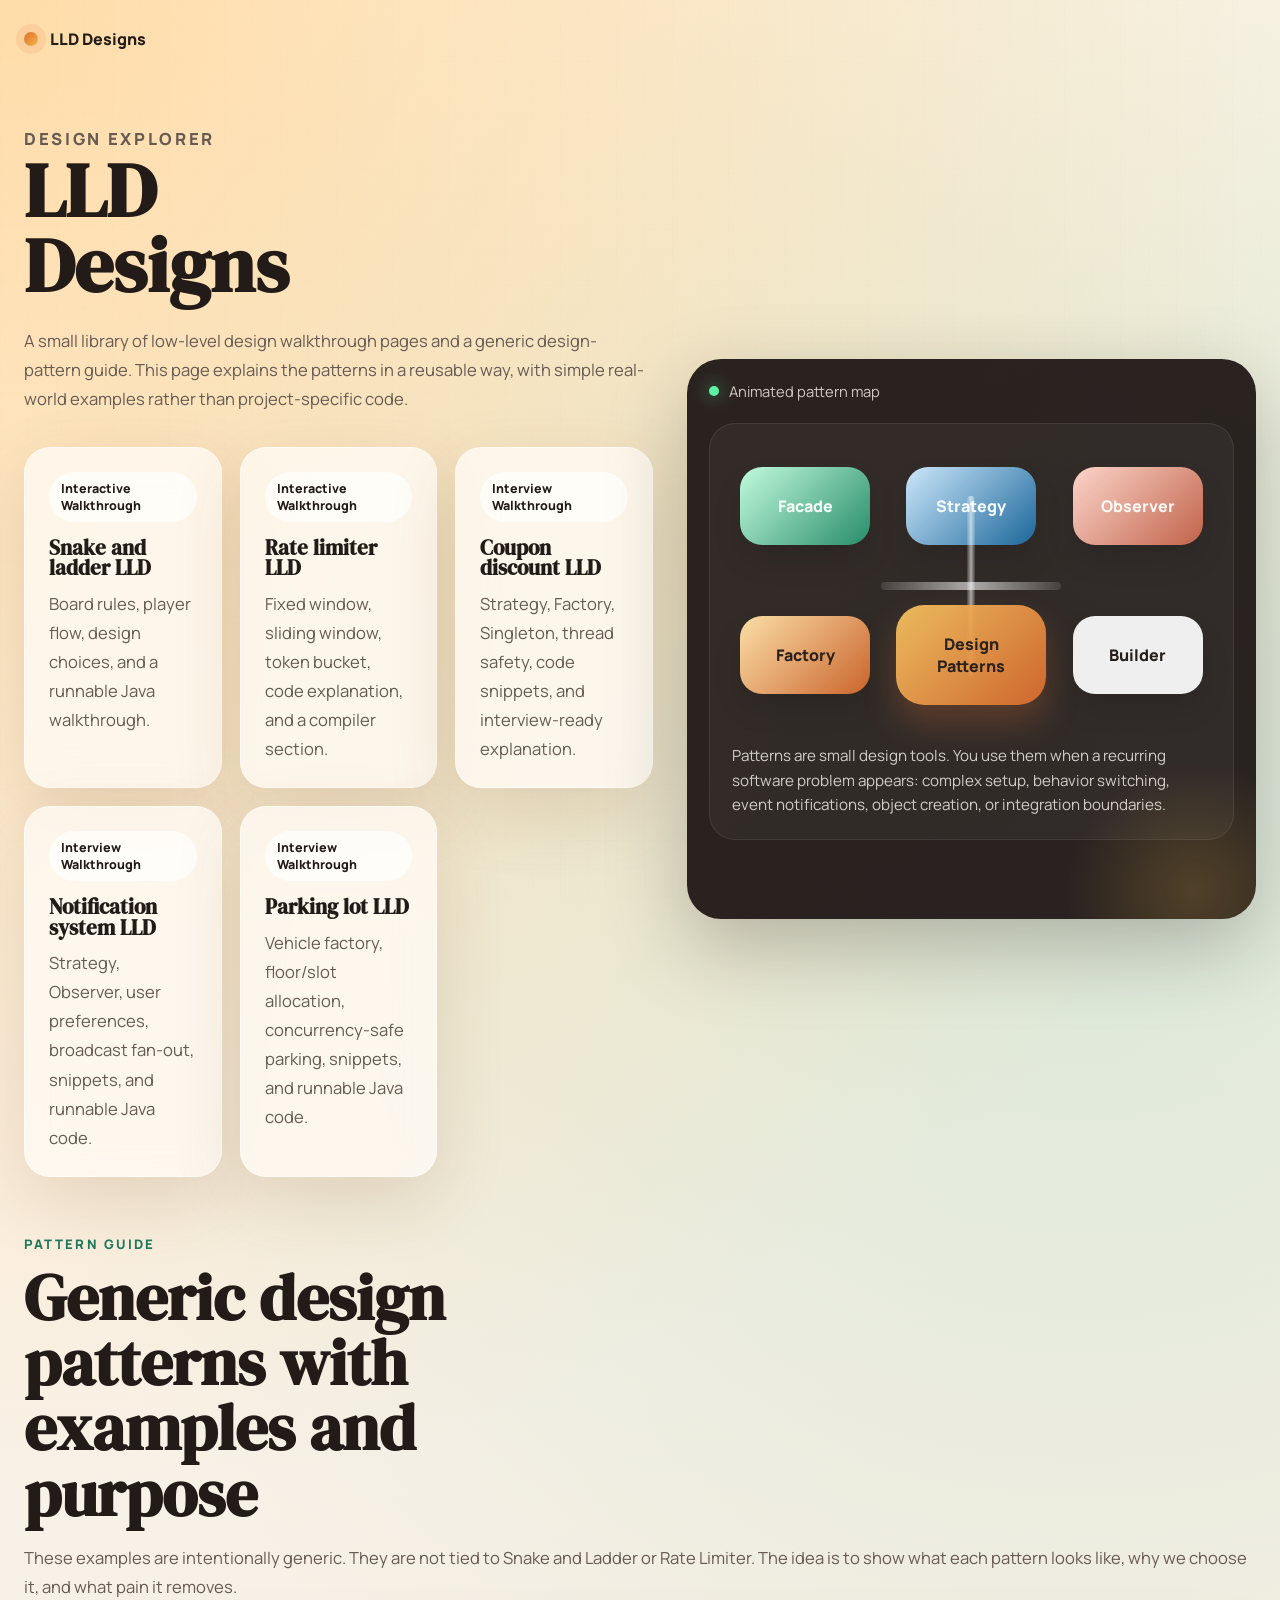
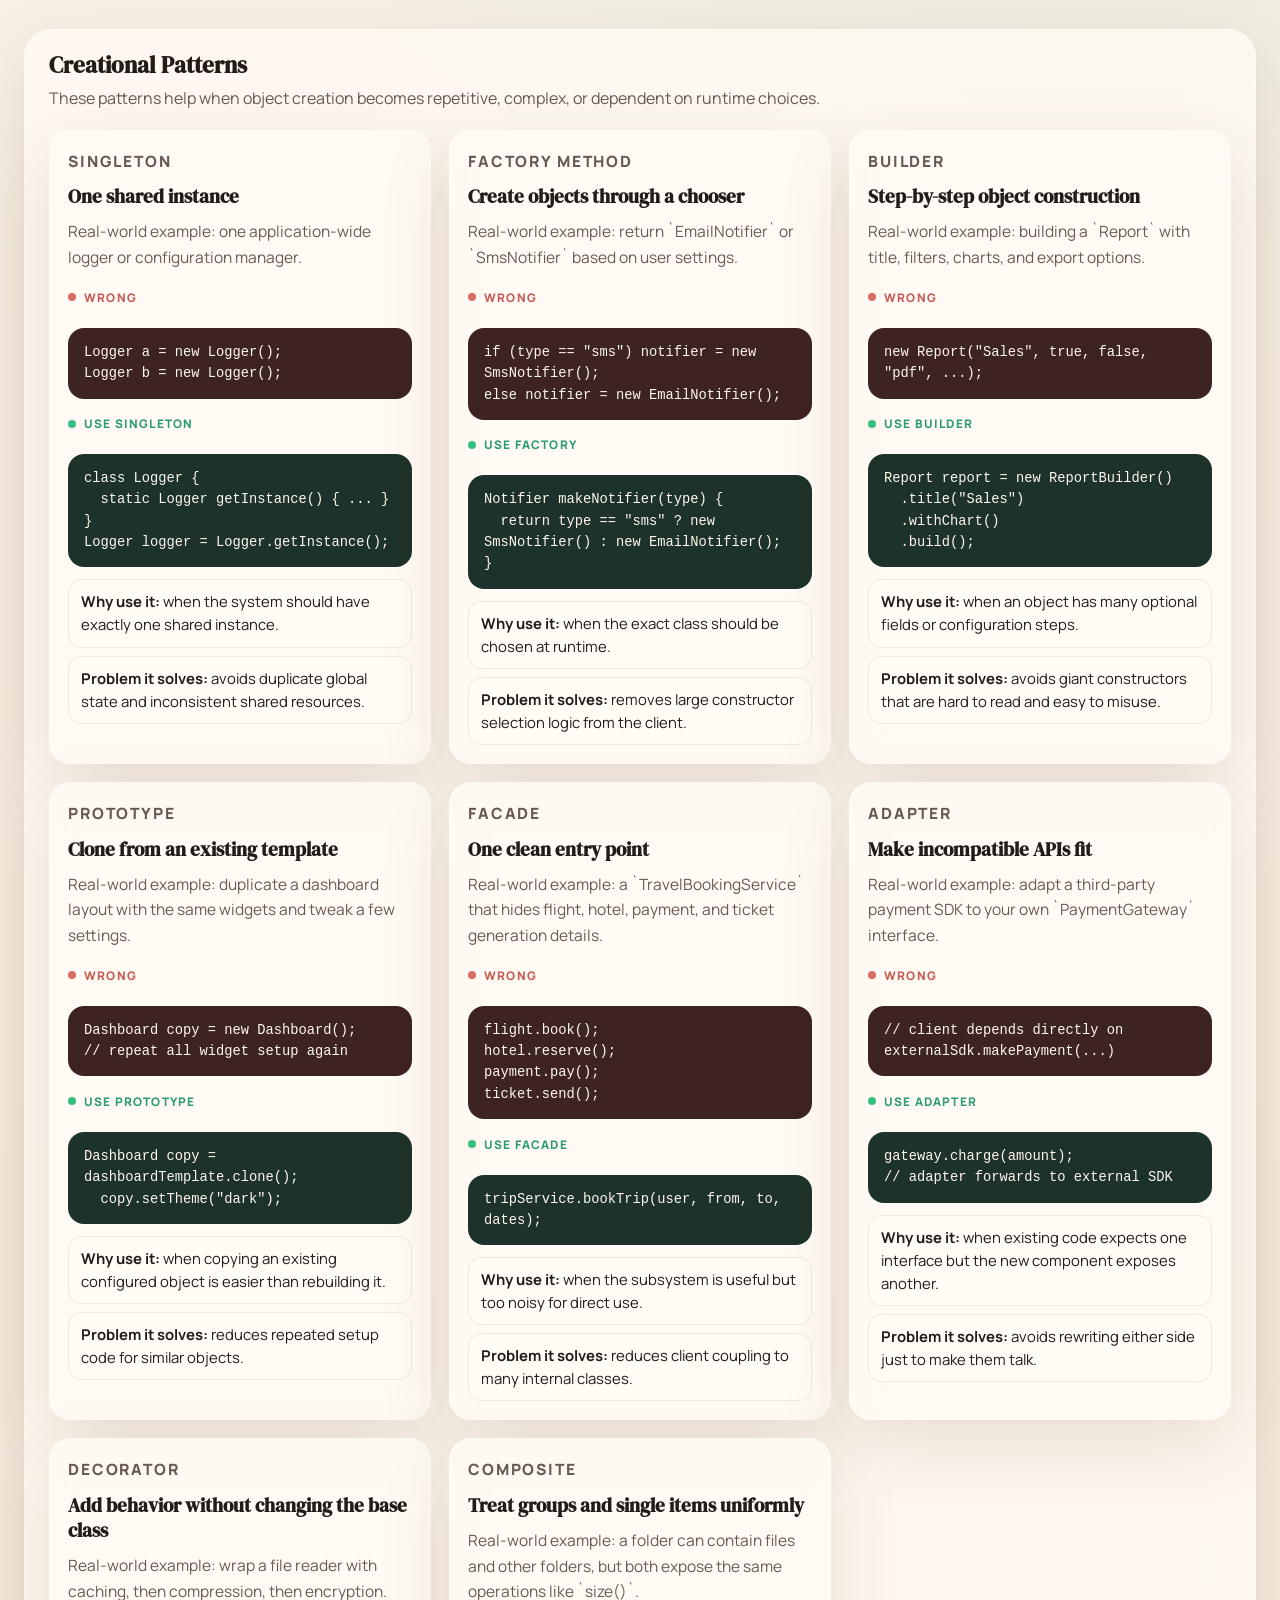
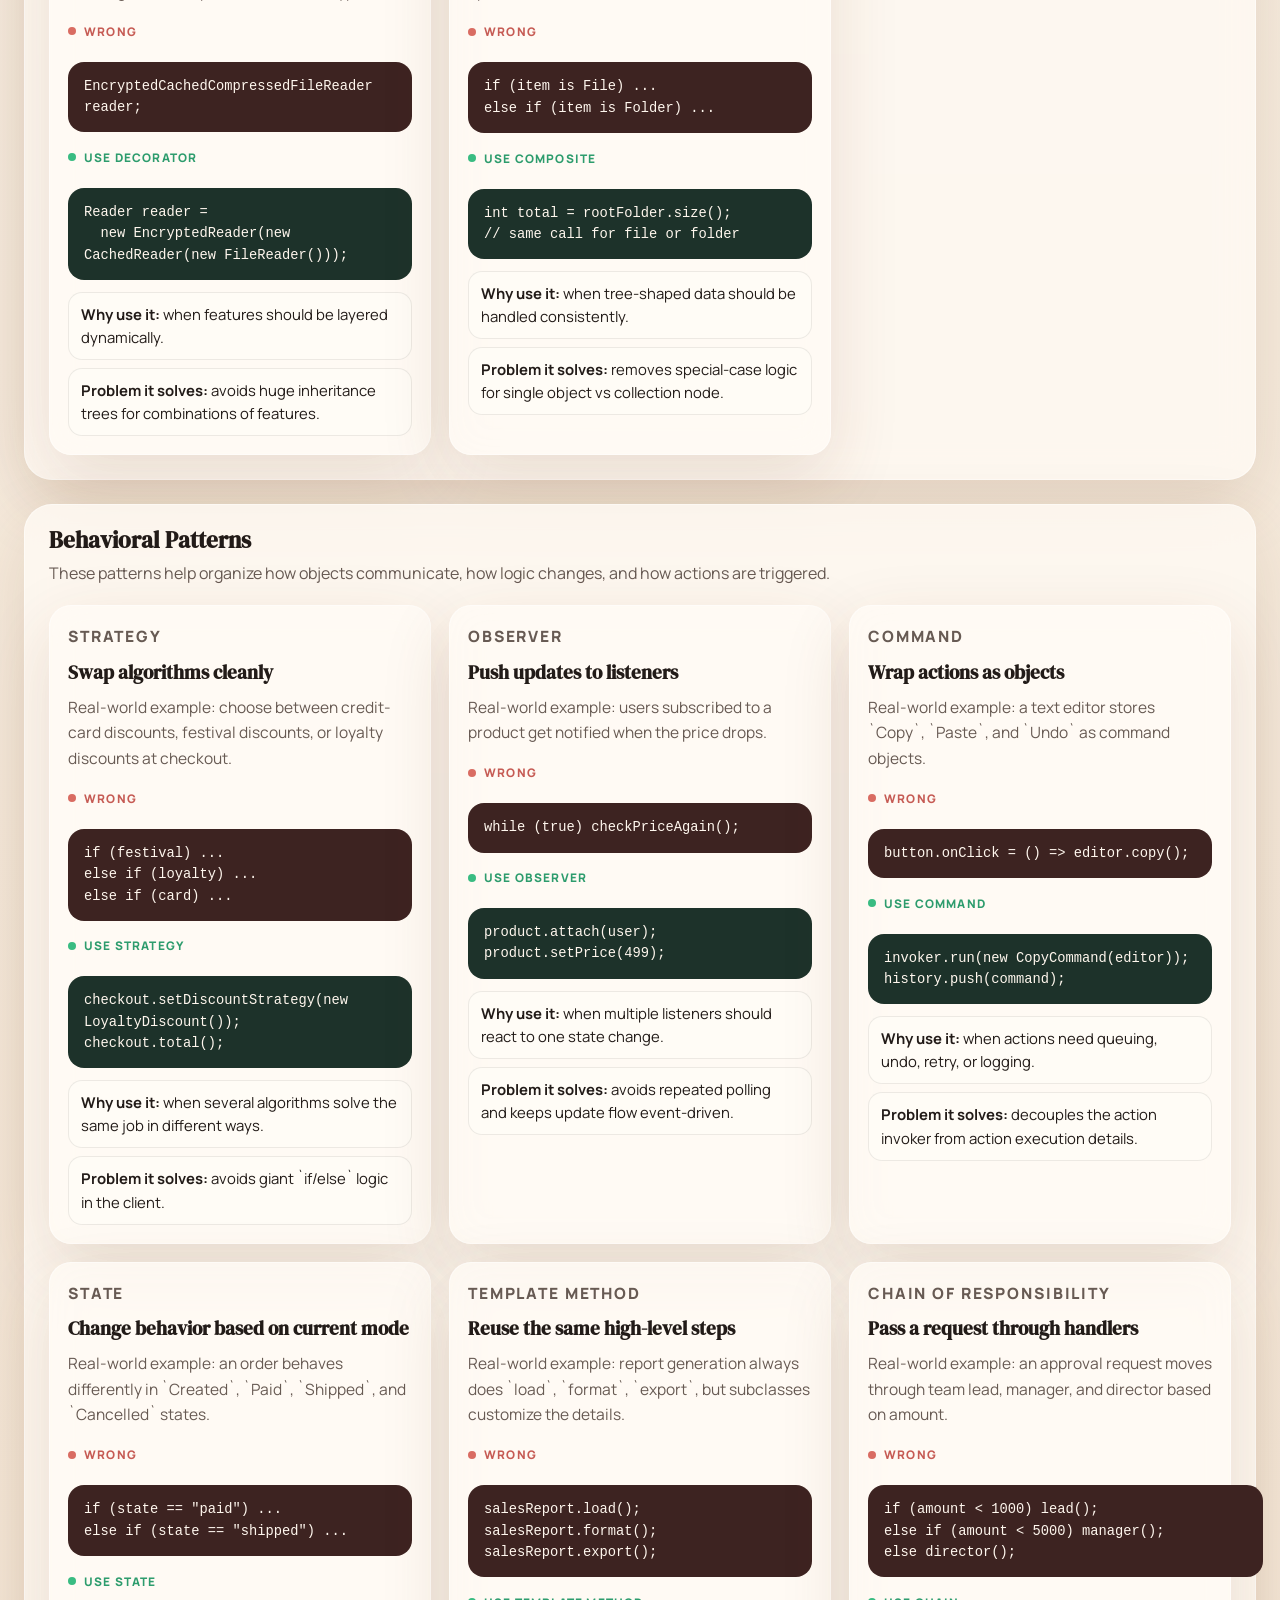
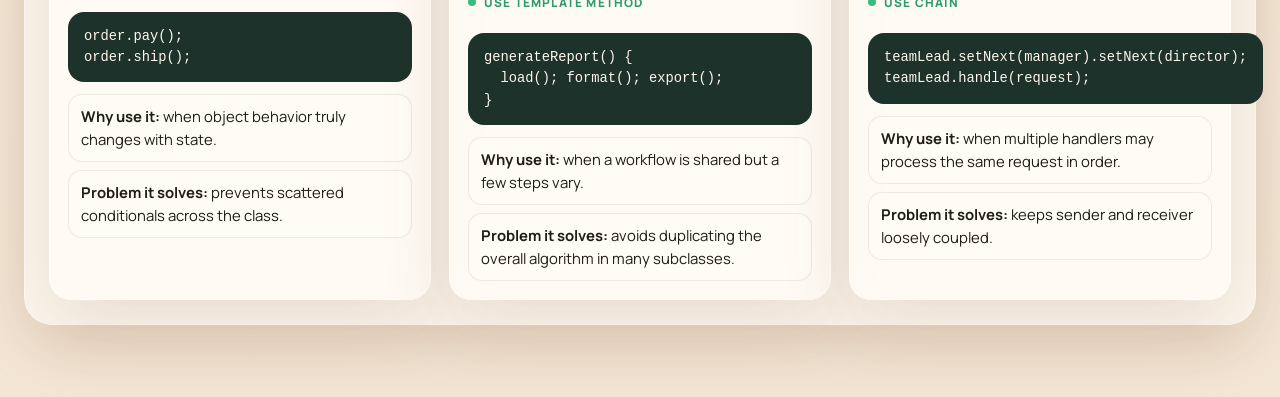
==== index.html @ 46acd551 "Added the parking lot notification and coupon LLd" ====
<!DOCTYPE html>
<html lang="en">
<head>
  <meta charset="UTF-8">
  <meta name="viewport" content="width=device-width, initial-scale=1.0">
  <title>LLD Designs</title>
  <link rel="preconnect" href="https://fonts.googleapis.com">
  <link rel="preconnect" href="https://fonts.gstatic.com" crossorigin>
  <link href="https://fonts.googleapis.com/css2?family=DM+Serif+Display:ital@0;1&family=Manrope:wght@400;500;600;700;800&display=swap" rel="stylesheet">
  <style>
    :root {
      --ink: #221b18;
      --muted: #675a53;
      --accent: #df6d2d;
      --accent-2: #1f7a5c;
      --accent-3: #1773b0;
      --panel: rgba(255, 250, 244, 0.8);
      --panel-strong: rgba(255, 252, 247, 0.92);
      --line: rgba(34, 27, 24, 0.08);
      --shadow: 0 24px 70px rgba(109, 60, 23, 0.14);
    }

    * { box-sizing: border-box; }
    html { scroll-behavior: smooth; }

    body {
      margin: 0;
      font-family: "Manrope", sans-serif;
      color: var(--ink);
      background:
        radial-gradient(circle at top left, rgba(255, 205, 130, 0.65), transparent 28%),
        radial-gradient(circle at 85% 15%, rgba(63, 173, 122, 0.18), transparent 25%),
        linear-gradient(180deg, #fff9f2 0%, #f7efe4 36%, #f5e7d6 100%);
    }

    body::before {
      content: "";
      position: fixed;
      inset: 0;
      pointer-events: none;
      opacity: 0.35;
      background-image:
        linear-gradient(rgba(34, 27, 24, 0.02) 1px, transparent 1px),
        linear-gradient(90deg, rgba(34, 27, 24, 0.02) 1px, transparent 1px);
      background-size: 28px 28px;
    }

    .shell {
      width: min(1560px, calc(100% - 48px));
      margin: 0 auto;
      padding: 28px 0 72px;
      position: relative;
      z-index: 1;
    }

    .topbar {
      display: flex;
      justify-content: space-between;
      align-items: center;
      margin-bottom: 52px;
    }

    .brand {
      display: inline-flex;
      align-items: center;
      gap: 12px;
      font-weight: 800;
    }

    .brand-mark {
      width: 14px;
      height: 14px;
      border-radius: 50%;
      background: linear-gradient(135deg, var(--accent), #f2b84b);
      box-shadow: 0 0 0 8px rgba(223, 109, 45, 0.12);
    }

    .hero {
      min-height: calc(100vh - 92px);
      display: grid;
      grid-template-columns: minmax(0, 1.05fr) minmax(520px, 0.95fr);
      gap: 34px;
      align-items: center;
    }

    .eyebrow {
      margin: 0 0 12px;
      text-transform: uppercase;
      letter-spacing: 0.16em;
      font-size: 0.82rem;
      color: var(--accent-2);
      font-weight: 800;
    }

    h1, h2, h3 {
      margin: 0;
      font-family: "DM Serif Display", serif;
      line-height: 0.98;
      letter-spacing: 0;
    }

    h1 {
      font-size: clamp(3rem, 6vw, 5.4rem);
      max-width: 8ch;
    }

    .hero-copy p,
    .section-lead,
    .pattern-card p {
      color: var(--muted);
      line-height: 1.75;
      font-size: 1.04rem;
    }

    .hero-copy p {
      max-width: 62ch;
      margin: 22px 0 0;
    }

    .hero-grid {
      display: grid;
      grid-template-columns: repeat(3, minmax(0, 1fr));
      gap: 18px;
      margin-top: 34px;
    }

    .card,
    .pattern-card,
    .category-panel {
      background: var(--panel);
      backdrop-filter: blur(18px);
      border: 1px solid rgba(255, 255, 255, 0.44);
      box-shadow: var(--shadow);
    }

    .card {
      display: block;
      text-decoration: none;
      color: inherit;
      padding: 24px;
      border-radius: 26px;
      transition: transform 180ms ease, box-shadow 180ms ease;
    }

    .card:hover {
      transform: translateY(-4px);
      box-shadow: 0 30px 75px rgba(109, 60, 23, 0.18);
    }

    .card h2 {
      font-size: 1.3rem;
      margin-bottom: 10px;
    }

    .card p { margin: 0; }

    .card-tag {
      display: inline-flex;
      padding: 8px 12px;
      border-radius: 999px;
      font-size: 0.78rem;
      font-weight: 800;
      margin-bottom: 16px;
      background: rgba(255, 255, 255, 0.68);
    }

    .preview {
      position: relative;
      min-height: 560px;
      border-radius: 34px;
      background: rgba(34, 27, 24, 0.96);
      overflow: hidden;
      box-shadow: 0 28px 80px rgba(34, 27, 24, 0.26);
      padding: 22px;
      color: #fffaf3;
    }

    .preview::before {
      content: "";
      position: absolute;
      inset: auto -12% -18% auto;
      width: 260px;
      height: 260px;
      border-radius: 50%;
      background: radial-gradient(circle, rgba(242, 184, 75, 0.2), transparent 70%);
    }

    .preview-head {
      position: relative;
      z-index: 1;
      display: flex;
      align-items: center;
      margin-bottom: 22px;
    }

    .preview-status {
      display: inline-flex;
      align-items: center;
      gap: 10px;
      color: rgba(255, 250, 243, 0.78);
      font-size: 0.92rem;
    }

    .dot {
      width: 10px;
      height: 10px;
      border-radius: 50%;
      background: #5df2a5;
      box-shadow: 0 0 18px rgba(93, 242, 165, 0.7);
    }

    .pattern-network {
      position: relative;
      z-index: 1;
      border-radius: 26px;
      background: rgba(255, 255, 255, 0.04);
      border: 1px solid rgba(255, 255, 255, 0.08);
      padding: 22px;
      display: grid;
      gap: 18px;
    }

    .network-grid {
      position: relative;
      min-height: 280px;
      display: grid;
      grid-template-columns: repeat(3, 1fr);
      gap: 18px;
      align-items: center;
      justify-items: center;
    }

    .network-node {
      width: 130px;
      min-height: 78px;
      border-radius: 22px;
      display: grid;
      place-items: center;
      text-align: center;
      padding: 10px;
      font-weight: 800;
      box-shadow: 0 16px 28px rgba(0, 0, 0, 0.12);
      animation: bob 3.2s ease-in-out infinite;
    }

    .network-node:nth-child(2) { animation-delay: 0.3s; }
    .network-node:nth-child(3) { animation-delay: 0.6s; }
    .network-node:nth-child(4) { animation-delay: 0.9s; }
    .network-node:nth-child(5) { animation-delay: 1.2s; }
    .network-node:nth-child(6) { animation-delay: 1.5s; }

    .network-node.green {
      background: linear-gradient(135deg, rgba(197, 255, 225, 0.98), rgba(38, 162, 121, 0.82));
      color: #f5fff9;
    }

    .network-node.blue {
      background: linear-gradient(135deg, rgba(208, 235, 255, 0.98), rgba(23, 115, 176, 0.84));
      color: #f6fbff;
    }

    .network-node.red {
      background: linear-gradient(135deg, rgba(255, 216, 205, 0.98), rgba(222, 110, 81, 0.84));
      color: #fff8f4;
    }

    .network-node.orange {
      background: linear-gradient(135deg, rgba(255, 226, 170, 0.98), rgba(223, 109, 45, 0.88));
      color: #2a211d;
    }

    .network-node.white {
      background: rgba(255, 255, 255, 0.92);
      color: #251e1a;
    }

    .network-center {
      width: 150px;
      min-height: 100px;
      border-radius: 28px;
      display: grid;
      place-items: center;
      text-align: center;
      padding: 10px;
      font-weight: 800;
      background: linear-gradient(135deg, rgba(243, 192, 96, 0.96), rgba(223, 109, 45, 0.9));
      color: #2a211d;
      box-shadow: 0 18px 32px rgba(223, 109, 45, 0.25);
      animation: pulseCore 3.2s ease-in-out infinite;
      grid-column: 2;
      grid-row: 2;
      z-index: 2;
    }

    .network-line {
      position: absolute;
      background: linear-gradient(90deg, rgba(255,255,255,0.1), rgba(255,255,255,0.6), rgba(255,255,255,0.1));
      border-radius: 999px;
      animation: glowLine 2.8s ease-in-out infinite;
    }

    .line-h {
      height: 8px;
      width: 180px;
      left: 50%;
      margin-left: -90px;
      top: 50%;
      margin-top: -4px;
    }

    .line-v {
      width: 8px;
      height: 180px;
      left: 50%;
      margin-left: -4px;
      top: 50%;
      margin-top: -90px;
    }

    .network-caption {
      color: rgba(255, 250, 243, 0.78);
      font-size: 0.95rem;
      line-height: 1.6;
    }

    .section {
      padding-top: 58px;
    }

    .section-title {
      font-size: clamp(2.2rem, 5vw, 4rem);
      max-width: 16ch;
      line-height: 1.02;
      margin-bottom: 10px;
    }

    .catalog {
      display: grid;
      gap: 24px;
      margin-top: 28px;
    }

    .category-panel {
      border-radius: 28px;
      padding: 24px;
    }

    .category-head {
      margin-bottom: 18px;
    }

    .category-head h3 {
      font-size: 1.45rem;
      margin-bottom: 8px;
    }

    .category-head p {
      margin: 0;
      color: var(--muted);
      line-height: 1.7;
    }

    .pattern-grid {
      display: grid;
      grid-template-columns: repeat(3, minmax(0, 1fr));
      gap: 18px;
    }

    .pattern-card {
      border-radius: 22px;
      padding: 18px;
    }

    .pattern-label {
      margin: 0 0 8px;
      font-size: 0.78rem;
      font-weight: 800;
      letter-spacing: 0.12em;
      text-transform: uppercase;
      color: var(--accent-2);
    }

    .pattern-card h4 {
      margin: 0 0 10px;
      font-size: 1.16rem;
      font-family: "DM Serif Display", serif;
    }

    .pattern-card p {
      margin: 0 0 10px;
      color: var(--muted);
      line-height: 1.65;
      font-size: 0.97rem;
    }

    .pattern-code {
      margin-top: 14px;
      padding: 14px 16px;
      border-radius: 16px;
      background: rgba(34, 27, 24, 0.96);
      color: #fff7ee;
      font-family: "Courier New", monospace;
      font-size: 0.86rem;
      line-height: 1.55;
      position: relative;
      overflow: hidden;
    }

    .pattern-code::before {
      content: "";
      position: absolute;
      inset: 0;
      background: linear-gradient(120deg, transparent 0%, rgba(255,255,255,0.08) 40%, transparent 80%);
      transform: translateX(-100%);
      animation: codeSweep 3.8s ease-in-out infinite;
      pointer-events: none;
    }

    .pattern-code code {
      position: relative;
      z-index: 1;
      white-space: pre-wrap;
      display: block;
    }

    .compare-stack {
      display: grid;
      gap: 12px;
      margin-top: 14px;
    }

    .compare-label {
      display: inline-flex;
      align-items: center;
      gap: 8px;
      margin-bottom: 8px;
      font-size: 0.74rem;
      font-weight: 800;
      letter-spacing: 0.1em;
      text-transform: uppercase;
    }

    .compare-label.bad {
      color: #c65b54;
    }

    .compare-label.good {
      color: #2d9c6d;
    }

    .compare-dot {
      width: 8px;
      height: 8px;
      border-radius: 50%;
    }

    .compare-label.bad .compare-dot {
      background: #d96c62;
    }

    .compare-label.good .compare-dot {
      background: #39bc82;
    }

    .pattern-code.bad {
      background: rgba(58, 31, 29, 0.98);
    }

    .pattern-code.good {
      background: rgba(25, 46, 38, 0.98);
    }

    .pattern-code.bad::before {
      background: linear-gradient(120deg, transparent 0%, rgba(255,130,120,0.08) 40%, transparent 80%);
    }

    .pattern-code.good::before {
      background: linear-gradient(120deg, transparent 0%, rgba(120,255,190,0.08) 40%, transparent 80%);
    }

    .mini-meta {
      display: grid;
      gap: 8px;
      margin-top: 12px;
    }

    .mini-meta div {
      padding: 10px 12px;
      border-radius: 14px;
      background: var(--panel-strong);
      border: 1px solid var(--line);
      font-size: 0.93rem;
      line-height: 1.55;
    }

    .mini-meta strong {
      color: var(--ink);
    }

    .reveal {
      opacity: 0;
      transform: translateY(24px);
      transition: opacity 700ms ease, transform 700ms ease;
    }

    .reveal.visible {
      opacity: 1;
      transform: translateY(0);
    }

    @keyframes pulseCore {
      0%, 100% { transform: scale(1); }
      50% { transform: scale(1.05); }
    }

    @keyframes glowLine {
      0%, 100% { opacity: 0.28; }
      50% { opacity: 0.9; }
    }

    @keyframes bob {
      0%, 100% { transform: translateY(0); }
      50% { transform: translateY(-6px); }
    }

    @keyframes codeSweep {
      0% { transform: translateX(-110%); }
      100% { transform: translateX(110%); }
    }

    @media (max-width: 980px) {
      .hero,
      .pattern-grid {
        grid-template-columns: 1fr;
      }

      .hero { min-height: auto; }
      .network-grid {
        grid-template-columns: repeat(2, 1fr);
        min-height: auto;
      }
      .network-center {
        grid-column: 1 / -1;
        grid-row: auto;
      }
      .network-line { display: none; }
    }

    @media (max-width: 720px) {
      .shell { width: min(100% - 18px, 1560px); }
      .topbar { margin-bottom: 30px; }
      h1 { font-size: 2.7rem; }
      .hero-grid,
      .pattern-grid {
        grid-template-columns: 1fr;
      }
      .network-node,
      .network-center {
        width: 100%;
      }
      .network-grid {
        grid-template-columns: 1fr;
      }
    }
  </style>
</head>
<body>
  <div class="shell">
    <nav class="topbar">
      <div class="brand">
        <span class="brand-mark"></span>
        <span>LLD Designs</span>
      </div>
    </nav>

    <main class="hero">
      <section class="hero-copy">
        <p class="eyebrow">Design Explorer</p>
        <h1>LLD Designs</h1>
        <p>
          A small library of low-level design walkthrough pages and a generic design-pattern guide.
          This page explains the patterns in a reusable way, with simple real-world examples rather than project-specific code.
        </p>

        <div class="hero-grid">
          <a class="card" href="./snake-logic-page/index.html">
            <span class="card-tag">Interactive Walkthrough</span>
            <h2>Snake and ladder LLD</h2>
            <p>Board rules, player flow, design choices, and a runnable Java walkthrough.</p>
          </a>

          <a class="card" href="./rate-limiter-page/index.html">
            <span class="card-tag">Interactive Walkthrough</span>
            <h2>Rate limiter LLD</h2>
            <p>Fixed window, sliding window, token bucket, code explanation, and a compiler section.</p>
          </a>

          <a class="card" href="./coupon-discount-page/index.html">
            <span class="card-tag">Interview Walkthrough</span>
            <h2>Coupon discount LLD</h2>
            <p>Strategy, Factory, Singleton, thread safety, code snippets, and interview-ready explanation.</p>
          </a>

          <a class="card" href="./notification-system-page/index.html">
            <span class="card-tag">Interview Walkthrough</span>
            <h2>Notification system LLD</h2>
            <p>Strategy, Observer, user preferences, broadcast fan-out, snippets, and runnable Java code.</p>
          </a>

          <a class="card" href="./parking-lot-page/index.html">
            <span class="card-tag">Interview Walkthrough</span>
            <h2>Parking lot LLD</h2>
            <p>Vehicle factory, floor/slot allocation, concurrency-safe parking, snippets, and runnable Java code.</p>
          </a>
        </div>
      </section>

      <aside class="preview">
        <div class="preview-head">
          <div class="preview-status">
            <span class="dot"></span>
            <span>Animated pattern map</span>
          </div>
        </div>

        <div class="pattern-network">
          <div class="network-grid">
            <div class="network-line line-h"></div>
            <div class="network-line line-v"></div>

            <div class="network-node green">Facade</div>
            <div class="network-center">Design<br>Patterns</div>
            <div class="network-node blue">Strategy</div>
            <div class="network-node red">Observer</div>
            <div class="network-node orange">Factory</div>
            <div class="network-node white">Builder</div>
          </div>

          <div class="network-caption">
            Patterns are small design tools. You use them when a recurring software problem appears:
            complex setup, behavior switching, event notifications, object creation, or integration boundaries.
          </div>
        </div>
      </aside>
    </main>

    <section class="section">
      <p class="eyebrow">Pattern Guide</p>
      <h2 class="section-title">Generic design patterns with examples and purpose</h2>
      <p class="section-lead">
        These examples are intentionally generic. They are not tied to Snake and Ladder or Rate Limiter.
        The idea is to show what each pattern looks like, why we choose it, and what pain it removes.
      </p>

      <div class="catalog">
        <article class="category-panel reveal">
          <div class="category-head">
            <h3>Creational Patterns</h3>
            <p>These patterns help when object creation becomes repetitive, complex, or dependent on runtime choices.</p>
          </div>
          <div class="pattern-grid">
            <div class="pattern-card">
              <p class="pattern-label">Singleton</p>
              <h4>One shared instance</h4>
              <p>Real-world example: one application-wide logger or configuration manager.</p>
              <div class="compare-stack">
                <div>
                  <div class="compare-label bad"><span class="compare-dot"></span>Wrong</div>
                  <div class="pattern-code bad"><code>Logger a = new Logger();
Logger b = new Logger();</code></div>
                </div>
                <div>
                  <div class="compare-label good"><span class="compare-dot"></span>Use Singleton</div>
                  <div class="pattern-code good"><code>class Logger {
  static Logger getInstance() { ... }
}
Logger logger = Logger.getInstance();</code></div>
                </div>
              </div>
              <div class="mini-meta">
                <div><strong>Why use it:</strong> when the system should have exactly one shared instance.</div>
                <div><strong>Problem it solves:</strong> avoids duplicate global state and inconsistent shared resources.</div>
              </div>
            </div>

            <div class="pattern-card">
              <p class="pattern-label">Factory Method</p>
              <h4>Create objects through a chooser</h4>
              <p>Real-world example: return `EmailNotifier` or `SmsNotifier` based on user settings.</p>
              <div class="compare-stack">
                <div>
                  <div class="compare-label bad"><span class="compare-dot"></span>Wrong</div>
                  <div class="pattern-code bad"><code>if (type == "sms") notifier = new SmsNotifier();
else notifier = new EmailNotifier();</code></div>
                </div>
                <div>
                  <div class="compare-label good"><span class="compare-dot"></span>Use Factory</div>
                  <div class="pattern-code good"><code>Notifier makeNotifier(type) {
  return type == "sms" ? new SmsNotifier() : new EmailNotifier();
}</code></div>
                </div>
              </div>
              <div class="mini-meta">
                <div><strong>Why use it:</strong> when the exact class should be chosen at runtime.</div>
                <div><strong>Problem it solves:</strong> removes large constructor selection logic from the client.</div>
              </div>
            </div>

            <div class="pattern-card">
              <p class="pattern-label">Builder</p>
              <h4>Step-by-step object construction</h4>
              <p>Real-world example: building a `Report` with title, filters, charts, and export options.</p>
              <div class="compare-stack">
                <div>
                  <div class="compare-label bad"><span class="compare-dot"></span>Wrong</div>
                  <div class="pattern-code bad"><code>new Report("Sales", true, false, "pdf", ...);</code></div>
                </div>
                <div>
                  <div class="compare-label good"><span class="compare-dot"></span>Use Builder</div>
                  <div class="pattern-code good"><code>Report report = new ReportBuilder()
  .title("Sales")
  .withChart()
  .build();</code></div>
                </div>
              </div>
              <div class="mini-meta">
                <div><strong>Why use it:</strong> when an object has many optional fields or configuration steps.</div>
                <div><strong>Problem it solves:</strong> avoids giant constructors that are hard to read and easy to misuse.</div>
              </div>
            </div>

            <div class="pattern-card">
              <p class="pattern-label">Prototype</p>
              <h4>Clone from an existing template</h4>
              <p>Real-world example: duplicate a dashboard layout with the same widgets and tweak a few settings.</p>
              <div class="compare-stack">
                <div>
                  <div class="compare-label bad"><span class="compare-dot"></span>Wrong</div>
                  <div class="pattern-code bad"><code>Dashboard copy = new Dashboard();
// repeat all widget setup again</code></div>
                </div>
                <div>
                  <div class="compare-label good"><span class="compare-dot"></span>Use Prototype</div>
                  <div class="pattern-code good"><code>Dashboard copy = dashboardTemplate.clone();
  copy.setTheme("dark");</code></div>
                </div>
              </div>
              <div class="mini-meta">
                <div><strong>Why use it:</strong> when copying an existing configured object is easier than rebuilding it.</div>
                <div><strong>Problem it solves:</strong> reduces repeated setup code for similar objects.</div>
              </div>
            </div>

            <div class="pattern-card">
              <p class="pattern-label">Facade</p>
              <h4>One clean entry point</h4>
              <p>Real-world example: a `TravelBookingService` that hides flight, hotel, payment, and ticket generation details.</p>
              <div class="compare-stack">
                <div>
                  <div class="compare-label bad"><span class="compare-dot"></span>Wrong</div>
                  <div class="pattern-code bad"><code>flight.book();
hotel.reserve();
payment.pay();
ticket.send();</code></div>
                </div>
                <div>
                  <div class="compare-label good"><span class="compare-dot"></span>Use Facade</div>
                  <div class="pattern-code good"><code>tripService.bookTrip(user, from, to, dates);</code></div>
                </div>
              </div>
              <div class="mini-meta">
                <div><strong>Why use it:</strong> when the subsystem is useful but too noisy for direct use.</div>
                <div><strong>Problem it solves:</strong> reduces client coupling to many internal classes.</div>
              </div>
            </div>

            <div class="pattern-card">
              <p class="pattern-label">Adapter</p>
              <h4>Make incompatible APIs fit</h4>
              <p>Real-world example: adapt a third-party payment SDK to your own `PaymentGateway` interface.</p>
              <div class="compare-stack">
                <div>
                  <div class="compare-label bad"><span class="compare-dot"></span>Wrong</div>
                  <div class="pattern-code bad"><code>// client depends directly on externalSdk.makePayment(...)</code></div>
                </div>
                <div>
                  <div class="compare-label good"><span class="compare-dot"></span>Use Adapter</div>
                  <div class="pattern-code good"><code>gateway.charge(amount);
// adapter forwards to external SDK</code></div>
                </div>
              </div>
              <div class="mini-meta">
                <div><strong>Why use it:</strong> when existing code expects one interface but the new component exposes another.</div>
                <div><strong>Problem it solves:</strong> avoids rewriting either side just to make them talk.</div>
              </div>
            </div>

            <div class="pattern-card">
              <p class="pattern-label">Decorator</p>
              <h4>Add behavior without changing the base class</h4>
              <p>Real-world example: wrap a file reader with caching, then compression, then encryption.</p>
              <div class="compare-stack">
                <div>
                  <div class="compare-label bad"><span class="compare-dot"></span>Wrong</div>
                  <div class="pattern-code bad"><code>EncryptedCachedCompressedFileReader reader;</code></div>
                </div>
                <div>
                  <div class="compare-label good"><span class="compare-dot"></span>Use Decorator</div>
                  <div class="pattern-code good"><code>Reader reader =
  new EncryptedReader(new CachedReader(new FileReader()));</code></div>
                </div>
              </div>
              <div class="mini-meta">
                <div><strong>Why use it:</strong> when features should be layered dynamically.</div>
                <div><strong>Problem it solves:</strong> avoids huge inheritance trees for combinations of features.</div>
              </div>
            </div>

            <div class="pattern-card">
              <p class="pattern-label">Composite</p>
              <h4>Treat groups and single items uniformly</h4>
              <p>Real-world example: a folder can contain files and other folders, but both expose the same operations like `size()`.</p>
              <div class="compare-stack">
                <div>
                  <div class="compare-label bad"><span class="compare-dot"></span>Wrong</div>
                  <div class="pattern-code bad"><code>if (item is File) ...
else if (item is Folder) ...</code></div>
                </div>
                <div>
                  <div class="compare-label good"><span class="compare-dot"></span>Use Composite</div>
                  <div class="pattern-code good"><code>int total = rootFolder.size();
// same call for file or folder</code></div>
                </div>
              </div>
              <div class="mini-meta">
                <div><strong>Why use it:</strong> when tree-shaped data should be handled consistently.</div>
                <div><strong>Problem it solves:</strong> removes special-case logic for single object vs collection node.</div>
              </div>
            </div>
          </div>
        </article>

        <article class="category-panel reveal">
          <div class="category-head">
            <h3>Behavioral Patterns</h3>
            <p>These patterns help organize how objects communicate, how logic changes, and how actions are triggered.</p>
          </div>
          <div class="pattern-grid">
            <div class="pattern-card">
              <p class="pattern-label">Strategy</p>
              <h4>Swap algorithms cleanly</h4>
              <p>Real-world example: choose between credit-card discounts, festival discounts, or loyalty discounts at checkout.</p>
              <div class="compare-stack">
                <div>
                  <div class="compare-label bad"><span class="compare-dot"></span>Wrong</div>
                  <div class="pattern-code bad"><code>if (festival) ...
else if (loyalty) ...
else if (card) ...</code></div>
                </div>
                <div>
                  <div class="compare-label good"><span class="compare-dot"></span>Use Strategy</div>
                  <div class="pattern-code good"><code>checkout.setDiscountStrategy(new LoyaltyDiscount());
checkout.total();</code></div>
                </div>
              </div>
              <div class="mini-meta">
                <div><strong>Why use it:</strong> when several algorithms solve the same job in different ways.</div>
                <div><strong>Problem it solves:</strong> avoids giant `if/else` logic in the client.</div>
              </div>
            </div>

            <div class="pattern-card">
              <p class="pattern-label">Observer</p>
              <h4>Push updates to listeners</h4>
              <p>Real-world example: users subscribed to a product get notified when the price drops.</p>
              <div class="compare-stack">
                <div>
                  <div class="compare-label bad"><span class="compare-dot"></span>Wrong</div>
                  <div class="pattern-code bad"><code>while (true) checkPriceAgain();</code></div>
                </div>
                <div>
                  <div class="compare-label good"><span class="compare-dot"></span>Use Observer</div>
                  <div class="pattern-code good"><code>product.attach(user);
product.setPrice(499);</code></div>
                </div>
              </div>
              <div class="mini-meta">
                <div><strong>Why use it:</strong> when multiple listeners should react to one state change.</div>
                <div><strong>Problem it solves:</strong> avoids repeated polling and keeps update flow event-driven.</div>
              </div>
            </div>

            <div class="pattern-card">
              <p class="pattern-label">Command</p>
              <h4>Wrap actions as objects</h4>
              <p>Real-world example: a text editor stores `Copy`, `Paste`, and `Undo` as command objects.</p>
              <div class="compare-stack">
                <div>
                  <div class="compare-label bad"><span class="compare-dot"></span>Wrong</div>
                  <div class="pattern-code bad"><code>button.onClick = () => editor.copy();</code></div>
                </div>
                <div>
                  <div class="compare-label good"><span class="compare-dot"></span>Use Command</div>
                  <div class="pattern-code good"><code>invoker.run(new CopyCommand(editor));
history.push(command);</code></div>
                </div>
              </div>
              <div class="mini-meta">
                <div><strong>Why use it:</strong> when actions need queuing, undo, retry, or logging.</div>
                <div><strong>Problem it solves:</strong> decouples the action invoker from action execution details.</div>
              </div>
            </div>

            <div class="pattern-card">
              <p class="pattern-label">State</p>
              <h4>Change behavior based on current mode</h4>
              <p>Real-world example: an order behaves differently in `Created`, `Paid`, `Shipped`, and `Cancelled` states.</p>
              <div class="compare-stack">
                <div>
                  <div class="compare-label bad"><span class="compare-dot"></span>Wrong</div>
                  <div class="pattern-code bad"><code>if (state == "paid") ...
else if (state == "shipped") ...</code></div>
                </div>
                <div>
                  <div class="compare-label good"><span class="compare-dot"></span>Use State</div>
                  <div class="pattern-code good"><code>order.pay();
order.ship();</code></div>
                </div>
              </div>
              <div class="mini-meta">
                <div><strong>Why use it:</strong> when object behavior truly changes with state.</div>
                <div><strong>Problem it solves:</strong> prevents scattered conditionals across the class.</div>
              </div>
            </div>

            <div class="pattern-card">
              <p class="pattern-label">Template Method</p>
              <h4>Reuse the same high-level steps</h4>
              <p>Real-world example: report generation always does `load`, `format`, `export`, but subclasses customize the details.</p>
              <div class="compare-stack">
                <div>
                  <div class="compare-label bad"><span class="compare-dot"></span>Wrong</div>
                  <div class="pattern-code bad"><code>salesReport.load();
salesReport.format();
salesReport.export();</code></div>
                </div>
                <div>
                  <div class="compare-label good"><span class="compare-dot"></span>Use Template Method</div>
                  <div class="pattern-code good"><code>generateReport() {
  load(); format(); export();
}</code></div>
                </div>
              </div>
              <div class="mini-meta">
                <div><strong>Why use it:</strong> when a workflow is shared but a few steps vary.</div>
                <div><strong>Problem it solves:</strong> avoids duplicating the overall algorithm in many subclasses.</div>
              </div>
            </div>

            <div class="pattern-card">
              <p class="pattern-label">Chain of Responsibility</p>
              <h4>Pass a request through handlers</h4>
              <p>Real-world example: an approval request moves through team lead, manager, and director based on amount.</p>
              <div class="compare-stack">
                <div>
                  <div class="compare-label bad"><span class="compare-dot"></span>Wrong</div>
                  <div class="pattern-code bad"><code>if (amount &lt; 1000) lead();
else if (amount &lt; 5000) manager();
else director();</code></div>
                </div>
                <div>
                  <div class="compare-label good"><span class="compare-dot"></span>Use Chain</div>
                  <div class="pattern-code good"><code>teamLead.setNext(manager).setNext(director);
teamLead.handle(request);</code></div>
                </div>
              </div>
              <div class="mini-meta">
                <div><strong>Why use it:</strong> when multiple handlers may process the same request in order.</div>
                <div><strong>Problem it solves:</strong> keeps sender and receiver loosely coupled.</div>
              </div>
            </div>
          </div>
        </article>
      </div>
    </section>
  </div>

  <script>
    const observer = new IntersectionObserver((entries) => {
      entries.forEach((entry) => {
        if (entry.isIntersecting) {
          entry.target.classList.add("visible");
        }
      });
    }, { threshold: 0.15 });

    document.querySelectorAll(".reveal").forEach((item) => observer.observe(item));
  </script>
</body>
</html>
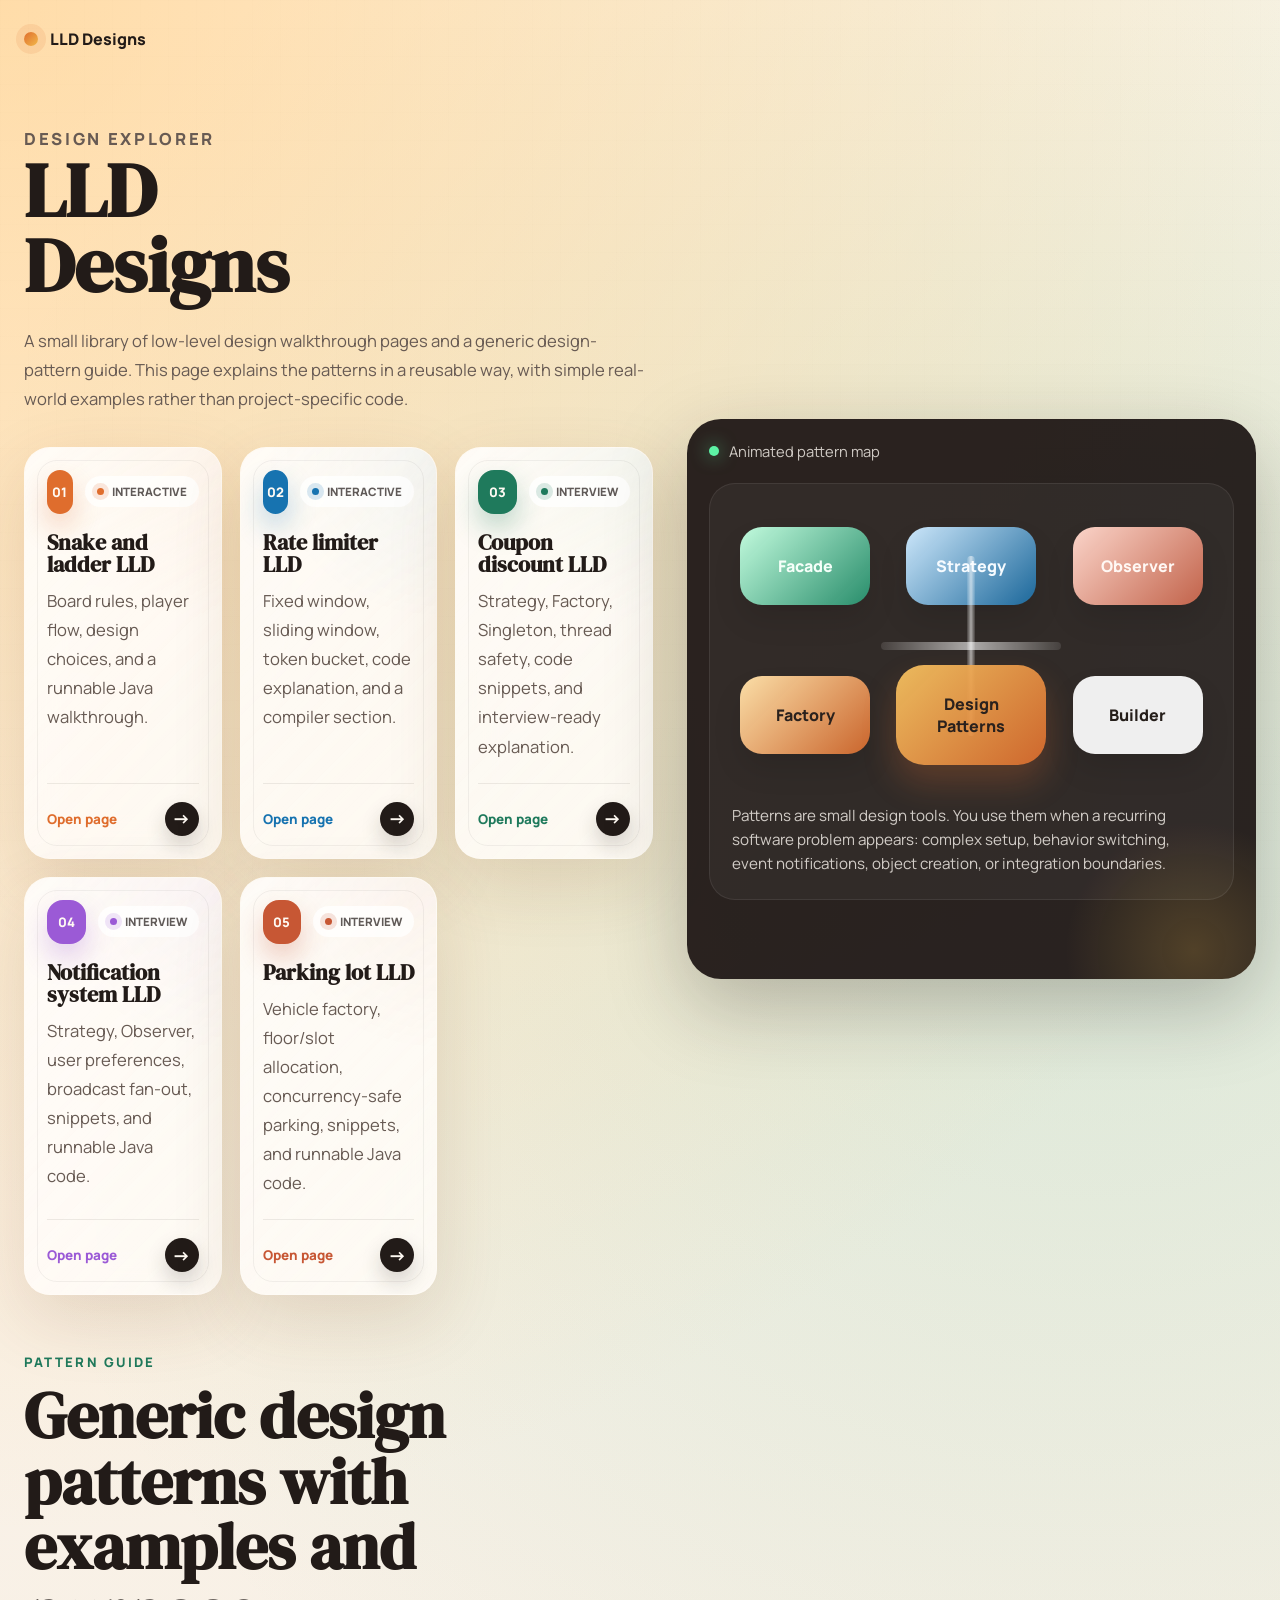
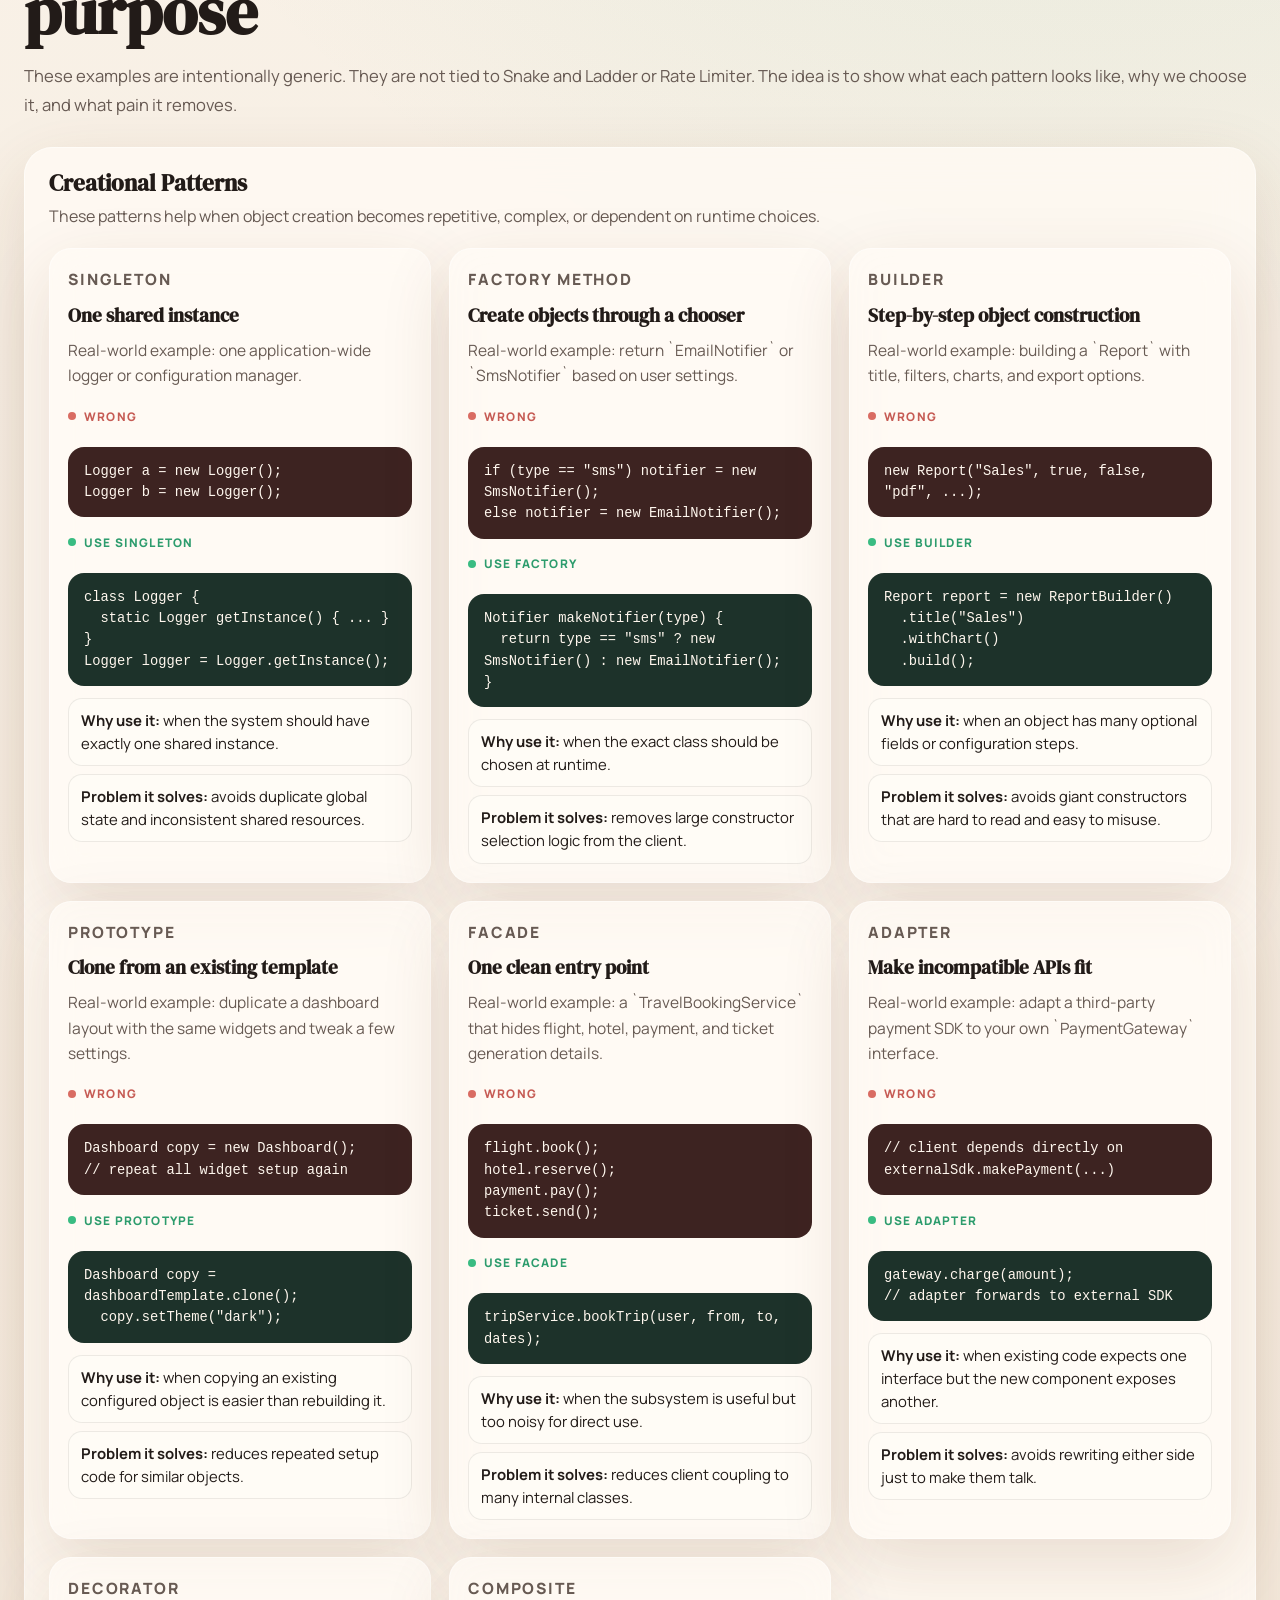
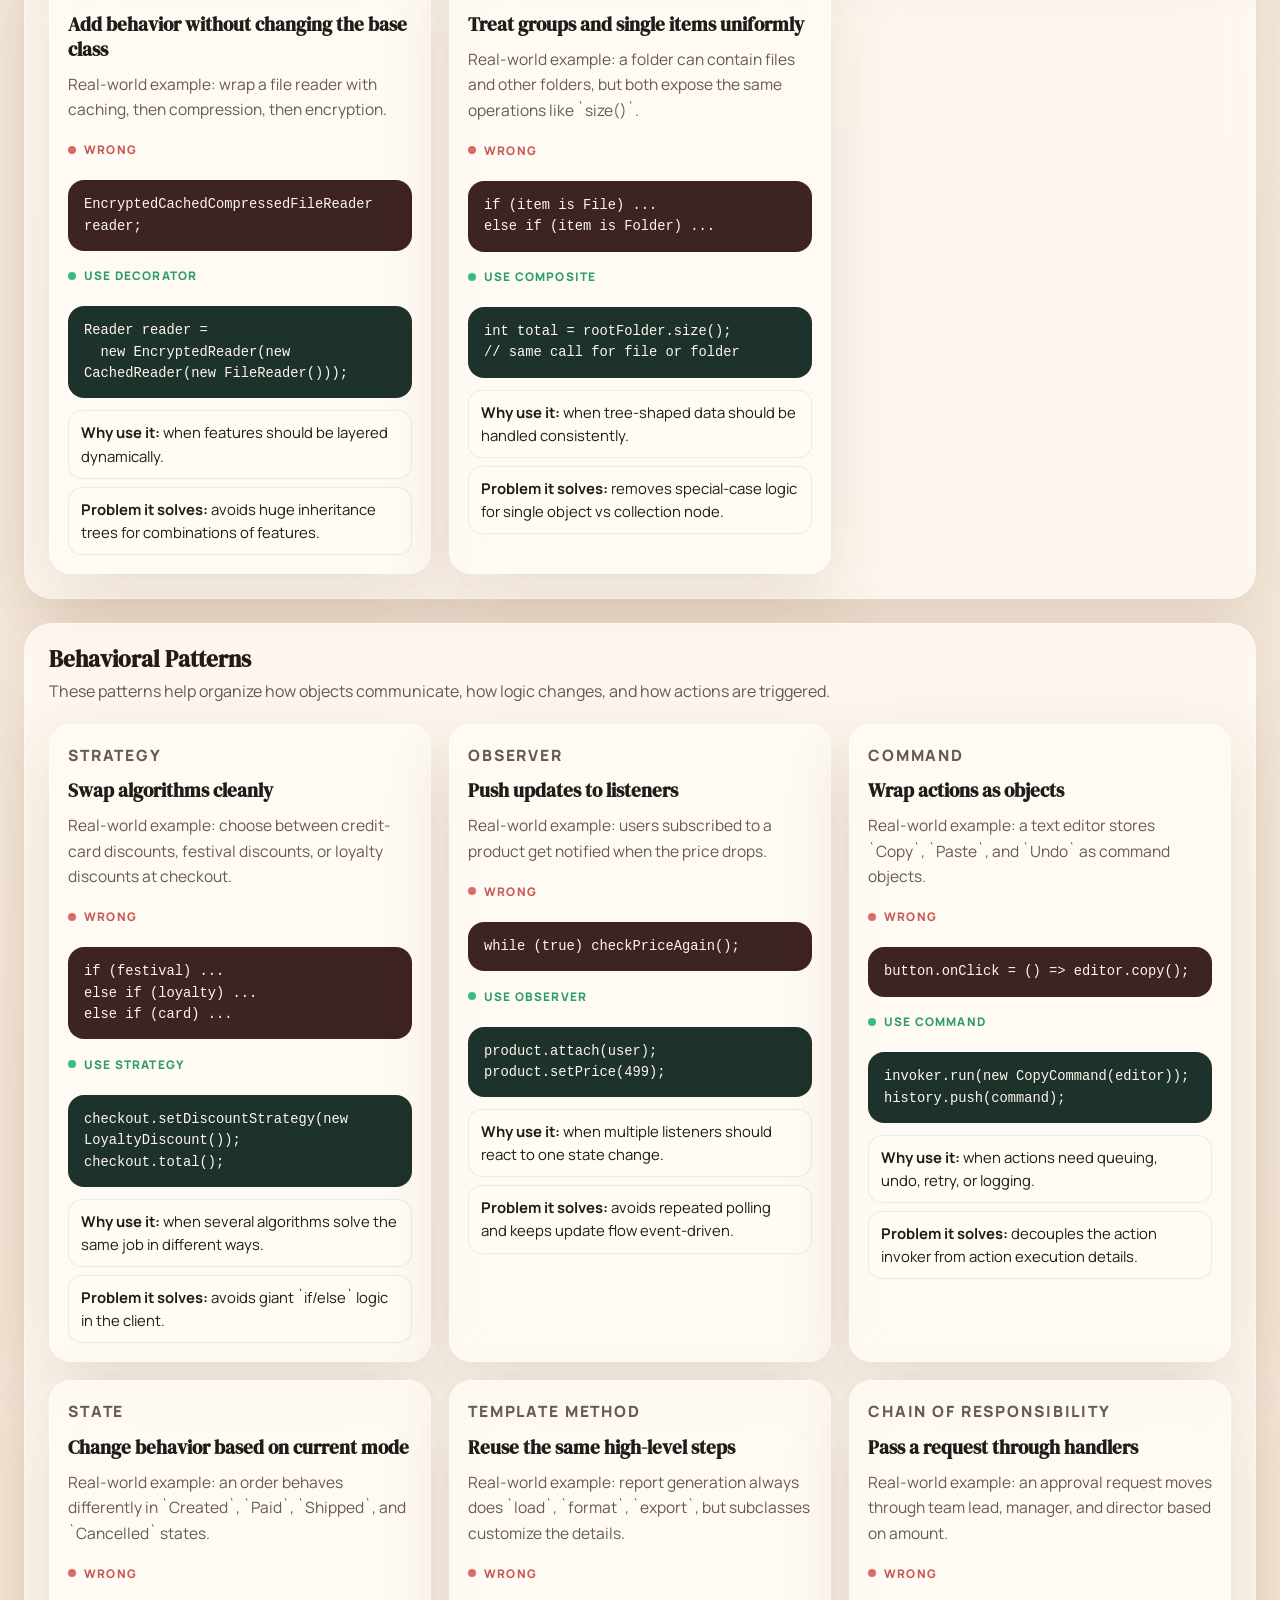
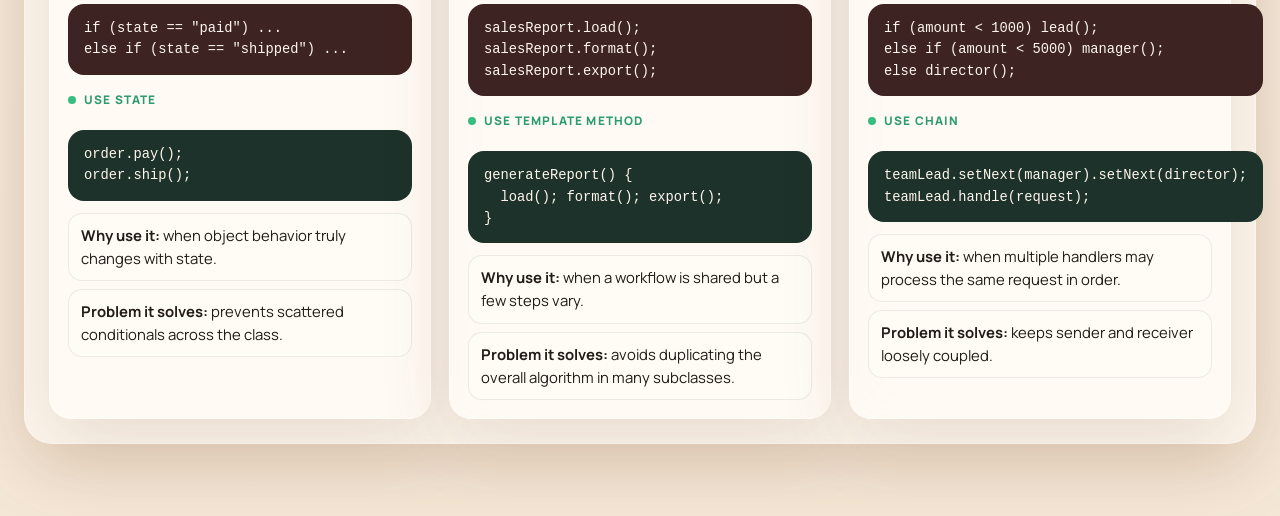
==== commit 88fa4c64: "corrected the CSS of back button" ====
--- a/index.html
+++ b/index.html
@@ -134,25 +134,154 @@
     }
 
     .card {
-      display: block;
+      position: relative;
+      display: flex;
+      flex-direction: column;
       text-decoration: none;
       color: inherit;
-      padding: 24px;
+      padding: 22px;
       border-radius: 26px;
-      transition: transform 180ms ease, box-shadow 180ms ease;
-    }
-
-    .card:hover {
-      transform: translateY(-4px);
-      box-shadow: 0 30px 75px rgba(109, 60, 23, 0.18);
+      min-height: 292px;
+      isolation: isolate;
+      overflow: hidden;
+      cursor: pointer;
+      --card-accent: var(--accent);
+      --card-soft: rgba(223, 109, 45, 0.16);
+      transition: transform 180ms ease, box-shadow 180ms ease, border-color 180ms ease, background 180ms ease;
+    }
+
+    .card:nth-child(2) { --card-accent: var(--accent-3); --card-soft: rgba(23, 115, 176, 0.16); }
+    .card:nth-child(3) { --card-accent: #1f7a5c; --card-soft: rgba(31, 122, 92, 0.16); }
+    .card:nth-child(4) { --card-accent: #9b5ad6; --card-soft: rgba(155, 90, 214, 0.15); }
+    .card:nth-child(5) { --card-accent: #c75734; --card-soft: rgba(199, 87, 52, 0.16); }
+
+    .card::before {
+      content: "";
+      position: absolute;
+      inset: 0;
+      z-index: -1;
+      background:
+        linear-gradient(135deg, rgba(255, 255, 255, 0.78), rgba(255, 255, 255, 0.34)),
+        radial-gradient(circle at 100% 0%, var(--card-soft), transparent 38%);
+      opacity: 0.76;
+      transition: opacity 180ms ease;
+    }
+
+    .card::after {
+      content: "";
+      position: absolute;
+      inset: 12px;
+      border-radius: 20px;
+      border: 1px solid rgba(34, 27, 24, 0.08);
+      pointer-events: none;
+      opacity: 0.72;
+      transition: opacity 180ms ease;
+    }
+
+    .card:hover,
+    .card:focus-visible {
+      transform: translateY(-7px) scale(1.01);
+      border-color: color-mix(in srgb, var(--card-accent) 34%, white);
+      background: var(--panel-strong);
+      box-shadow: 0 38px 88px rgba(109, 60, 23, 0.24);
+      outline: none;
+    }
+
+    .card:hover::before,
+    .card:hover::after,
+    .card:focus-visible::before,
+    .card:focus-visible::after {
+      opacity: 1;
+    }
+
+    .card-top {
+      display: flex;
+      align-items: center;
+      justify-content: space-between;
+      gap: 12px;
+      margin-bottom: 18px;
+    }
+
+    .card-badge {
+      display: grid;
+      place-items: center;
+      width: 44px;
+      height: 44px;
+      border-radius: 16px;
+      background: var(--card-accent);
+      color: #fffaf3;
+      font-size: 0.82rem;
+      font-weight: 900;
+      box-shadow: 0 14px 28px color-mix(in srgb, var(--card-accent) 30%, transparent);
+    }
+
+    .card-kicker {
+      display: inline-flex;
+      align-items: center;
+      gap: 8px;
+      padding: 8px 12px;
+      border-radius: 999px;
+      background: rgba(255, 255, 255, 0.72);
+      color: rgba(34, 27, 24, 0.72);
+      font-size: 0.72rem;
+      font-weight: 900;
+      text-transform: uppercase;
+    }
+
+    .card-kicker::before {
+      content: "";
+      width: 7px;
+      height: 7px;
+      border-radius: 999px;
+      background: var(--card-accent);
+      box-shadow: 0 0 0 5px var(--card-soft);
     }
 
     .card h2 {
-      font-size: 1.3rem;
+      font-size: 1.35rem;
+      line-height: 1.02;
       margin-bottom: 10px;
     }
 
-    .card p { margin: 0; }
+    .card p {
+      margin: 0;
+      flex: 1;
+    }
+
+    .card-action {
+      display: inline-flex;
+      align-items: center;
+      justify-content: space-between;
+      gap: 12px;
+      width: 100%;
+      margin-top: 22px;
+      padding-top: 18px;
+      border-top: 1px solid rgba(34, 27, 24, 0.08);
+      font-size: 0.84rem;
+      font-weight: 800;
+      color: var(--card-accent);
+    }
+
+    .card-arrow {
+      display: grid;
+      place-items: center;
+      width: 34px;
+      height: 34px;
+      border-radius: 999px;
+      background: #221b18;
+      color: #fffaf3;
+      font-size: 1.15rem;
+      line-height: 1;
+      box-shadow: 0 10px 20px rgba(34, 27, 24, 0.18);
+      transition: transform 180ms ease, background 180ms ease, box-shadow 180ms ease;
+    }
+
+    .card:hover .card-arrow,
+    .card:focus-visible .card-arrow {
+      transform: translateX(3px);
+      background: var(--card-accent);
+      box-shadow: 0 12px 24px color-mix(in srgb, var(--card-accent) 34%, transparent);
+    }
 
     .card-tag {
       display: inline-flex;
@@ -584,33 +713,53 @@
 
         <div class="hero-grid">
           <a class="card" href="./snake-logic-page/index.html">
-            <span class="card-tag">Interactive Walkthrough</span>
+            <span class="card-top">
+              <span class="card-badge">01</span>
+              <span class="card-kicker">Interactive</span>
+            </span>
             <h2>Snake and ladder LLD</h2>
             <p>Board rules, player flow, design choices, and a runnable Java walkthrough.</p>
+            <span class="card-action">Open page <span class="card-arrow" aria-hidden="true">&rarr;</span></span>
           </a>
 
           <a class="card" href="./rate-limiter-page/index.html">
-            <span class="card-tag">Interactive Walkthrough</span>
+            <span class="card-top">
+              <span class="card-badge">02</span>
+              <span class="card-kicker">Interactive</span>
+            </span>
             <h2>Rate limiter LLD</h2>
             <p>Fixed window, sliding window, token bucket, code explanation, and a compiler section.</p>
+            <span class="card-action">Open page <span class="card-arrow" aria-hidden="true">&rarr;</span></span>
           </a>
 
           <a class="card" href="./coupon-discount-page/index.html">
-            <span class="card-tag">Interview Walkthrough</span>
+            <span class="card-top">
+              <span class="card-badge">03</span>
+              <span class="card-kicker">Interview</span>
+            </span>
             <h2>Coupon discount LLD</h2>
             <p>Strategy, Factory, Singleton, thread safety, code snippets, and interview-ready explanation.</p>
+            <span class="card-action">Open page <span class="card-arrow" aria-hidden="true">&rarr;</span></span>
           </a>
 
           <a class="card" href="./notification-system-page/index.html">
-            <span class="card-tag">Interview Walkthrough</span>
+            <span class="card-top">
+              <span class="card-badge">04</span>
+              <span class="card-kicker">Interview</span>
+            </span>
             <h2>Notification system LLD</h2>
             <p>Strategy, Observer, user preferences, broadcast fan-out, snippets, and runnable Java code.</p>
+            <span class="card-action">Open page <span class="card-arrow" aria-hidden="true">&rarr;</span></span>
           </a>
 
           <a class="card" href="./parking-lot-page/index.html">
-            <span class="card-tag">Interview Walkthrough</span>
+            <span class="card-top">
+              <span class="card-badge">05</span>
+              <span class="card-kicker">Interview</span>
+            </span>
             <h2>Parking lot LLD</h2>
             <p>Vehicle factory, floor/slot allocation, concurrency-safe parking, snippets, and runnable Java code.</p>
+            <span class="card-action">Open page <span class="card-arrow" aria-hidden="true">&rarr;</span></span>
           </a>
         </div>
       </section>
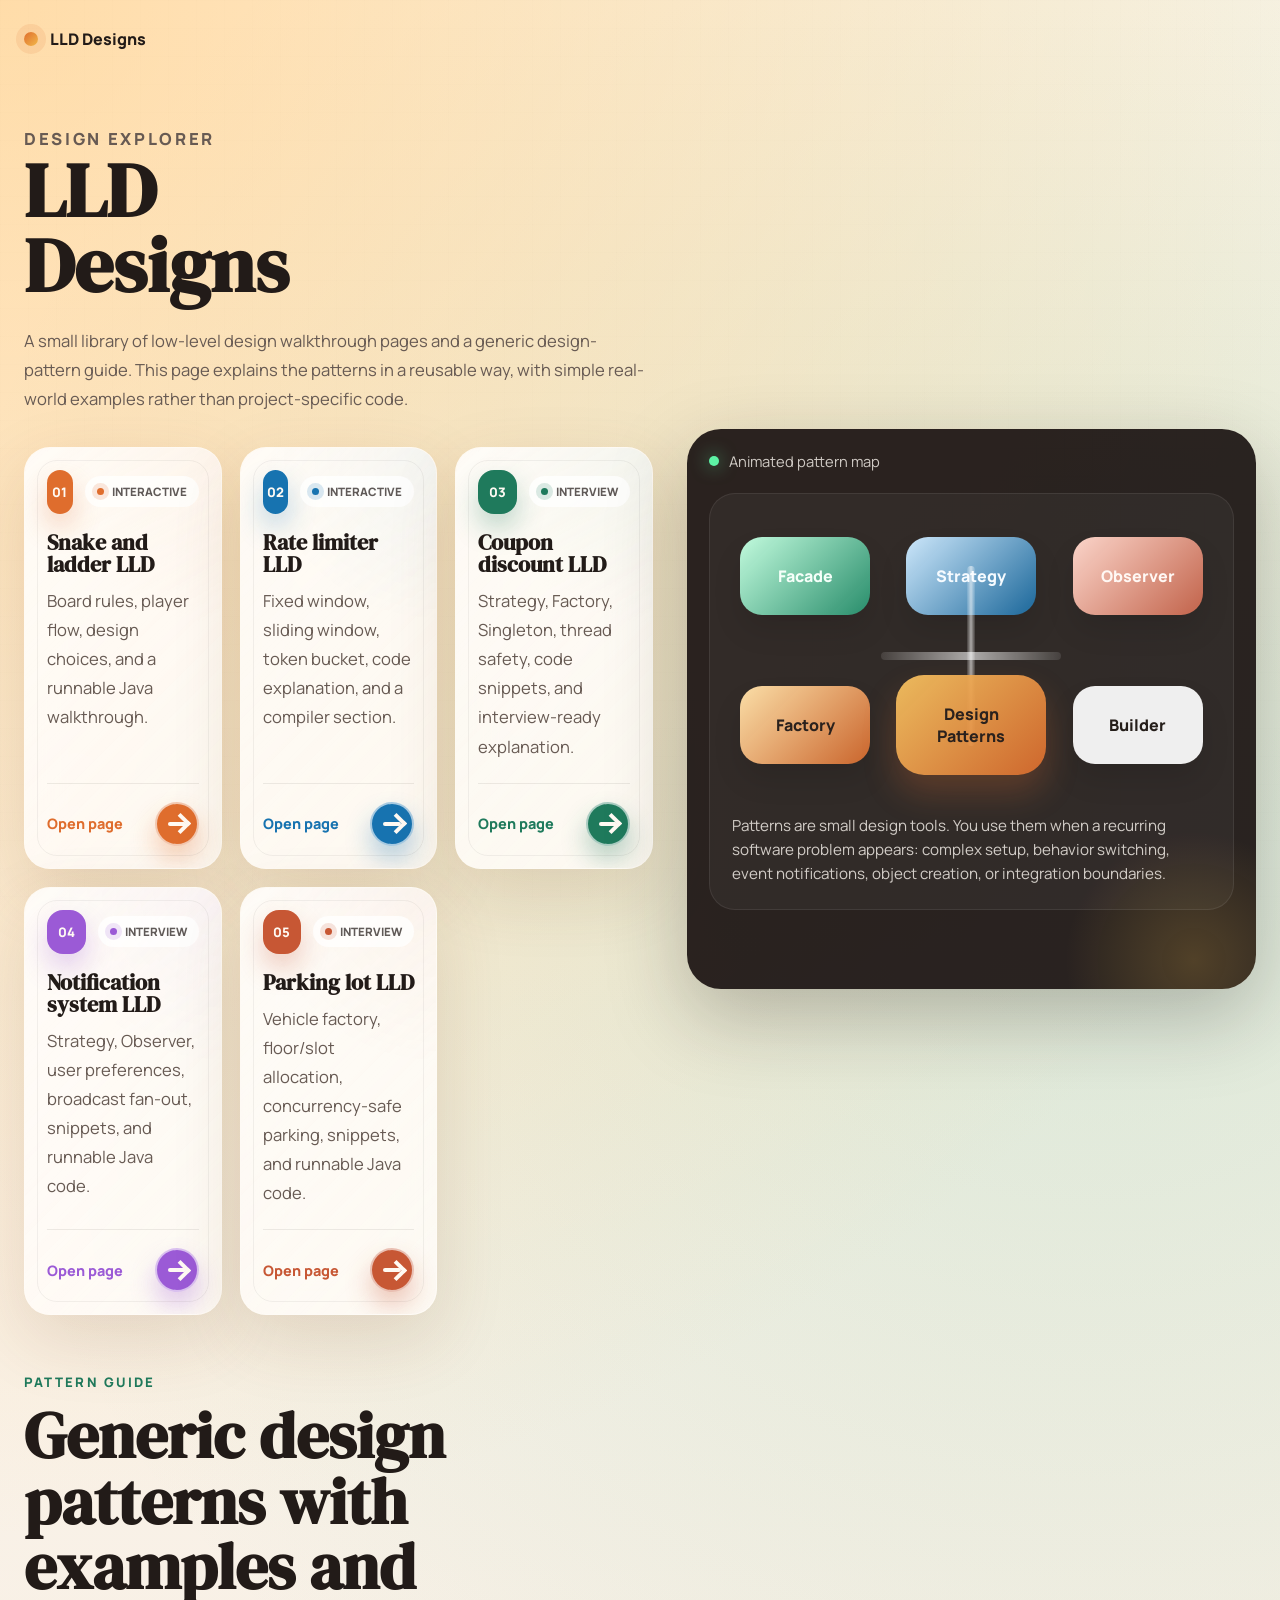
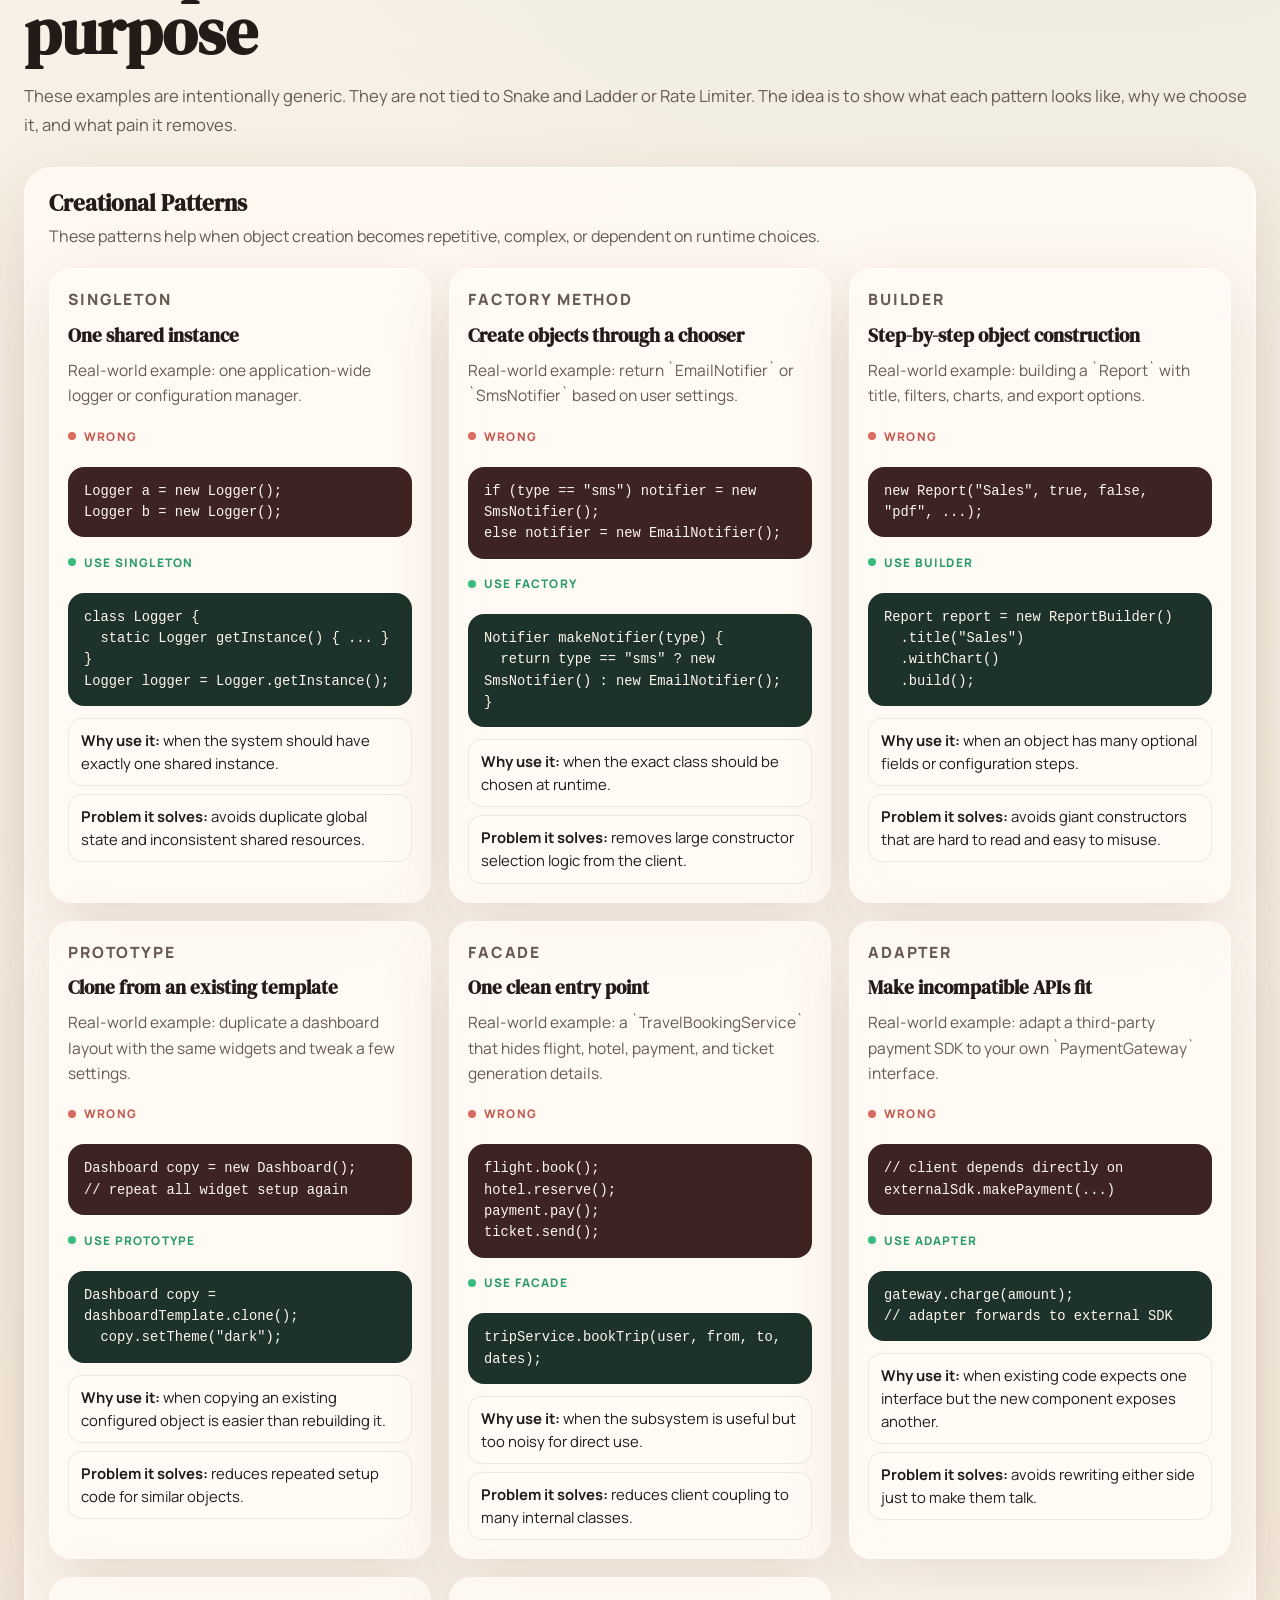
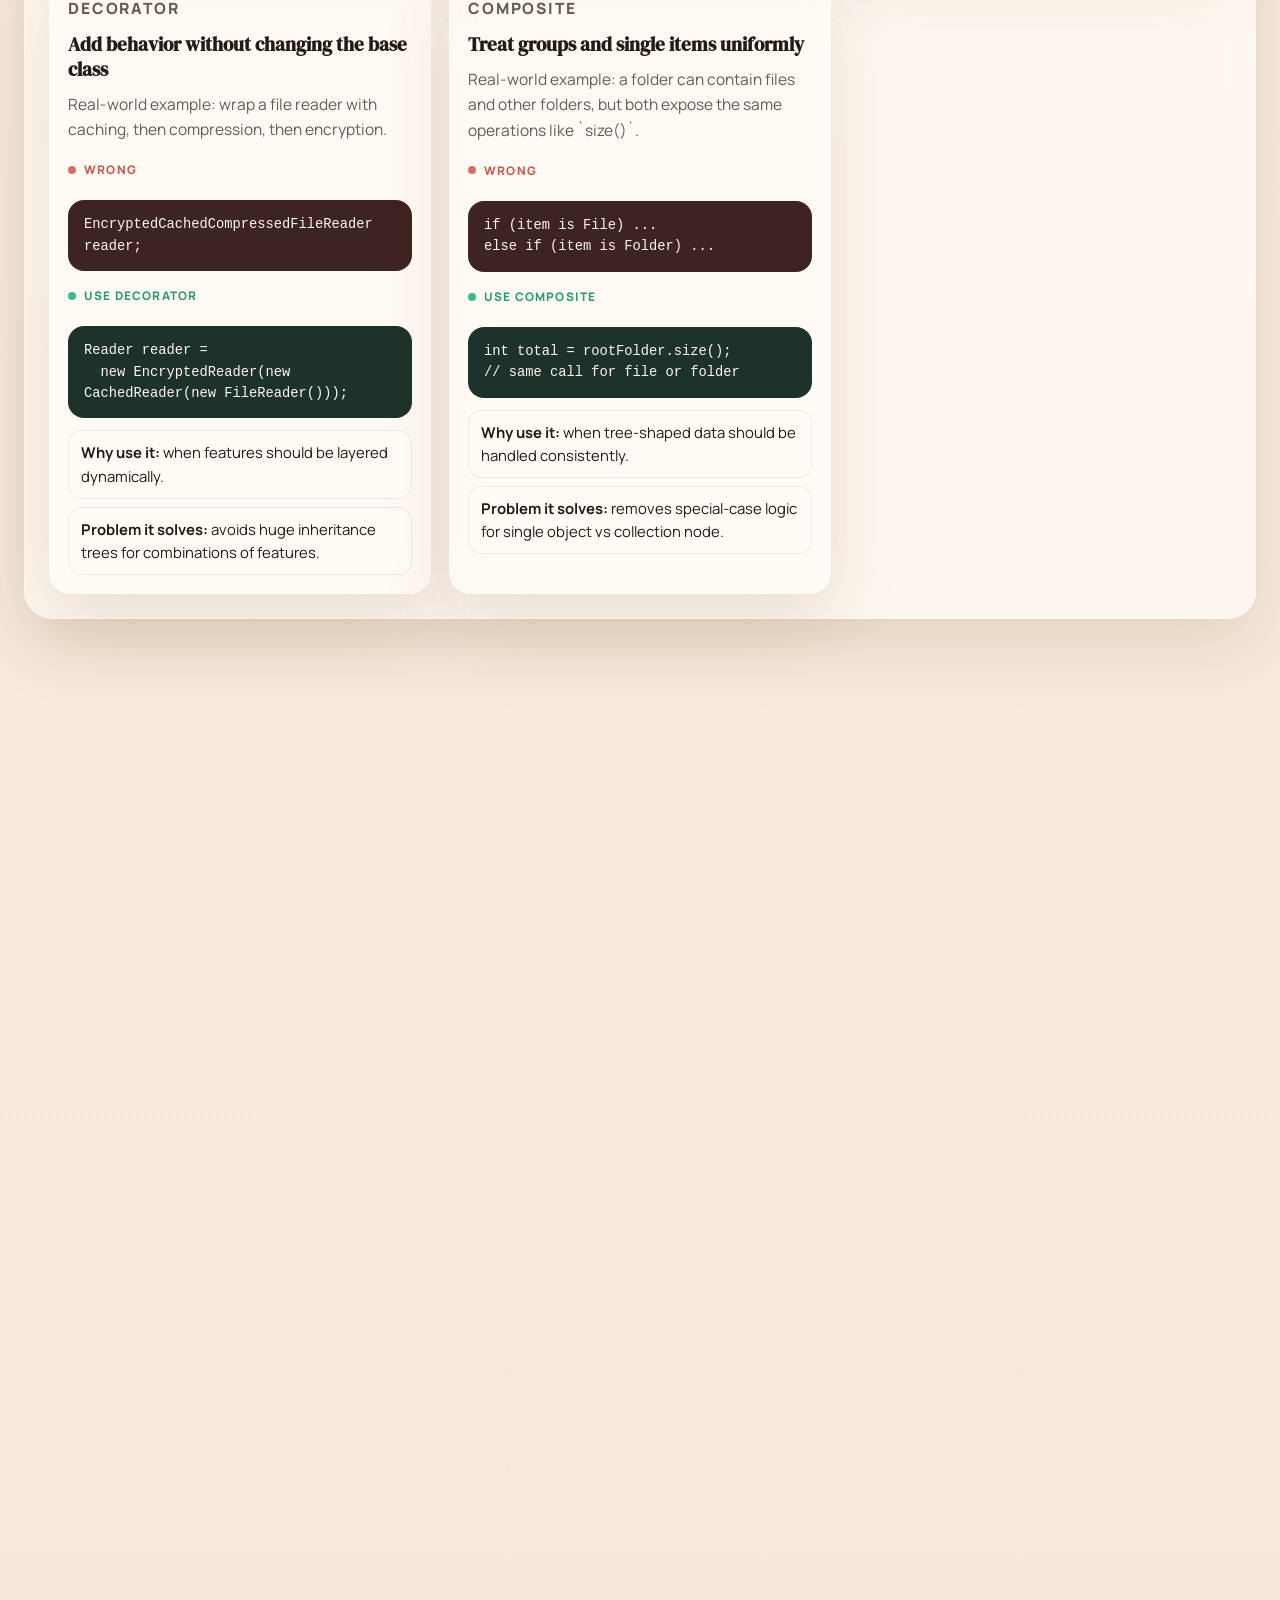
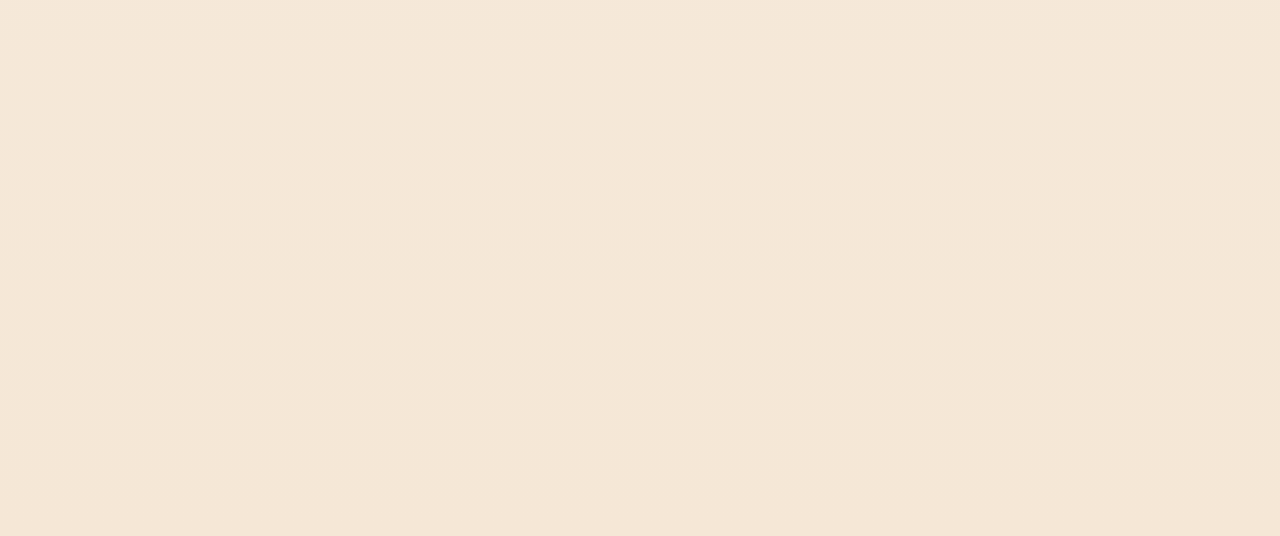
==== commit cf983c51: "corrected the CSS" ====
--- a/index.html
+++ b/index.html
@@ -257,30 +257,54 @@
       margin-top: 22px;
       padding-top: 18px;
       border-top: 1px solid rgba(34, 27, 24, 0.08);
-      font-size: 0.84rem;
-      font-weight: 800;
+      font-size: 0.9rem;
+      font-weight: 900;
       color: var(--card-accent);
     }
 
     .card-arrow {
+      position: relative;
       display: grid;
       place-items: center;
-      width: 34px;
-      height: 34px;
+      width: 44px;
+      height: 44px;
       border-radius: 999px;
-      background: #221b18;
+      background: var(--card-accent);
       color: #fffaf3;
-      font-size: 1.15rem;
-      line-height: 1;
-      box-shadow: 0 10px 20px rgba(34, 27, 24, 0.18);
+      font-size: 0;
+      border: 2px solid rgba(255, 255, 255, 0.62);
+      box-shadow: 0 14px 26px color-mix(in srgb, var(--card-accent) 32%, transparent);
       transition: transform 180ms ease, background 180ms ease, box-shadow 180ms ease;
+    }
+
+    .card-arrow::before,
+    .card-arrow::after {
+      content: "";
+      display: block;
+      position: absolute;
+      background: currentColor;
+    }
+
+    .card-arrow::before {
+      width: 18px;
+      height: 4px;
+      border-radius: 999px;
+    }
+
+    .card-arrow::after {
+      width: 11px;
+      height: 11px;
+      border-top: 4px solid currentColor;
+      border-right: 4px solid currentColor;
+      background: transparent;
+      transform: translateX(4px) rotate(45deg);
     }
 
     .card:hover .card-arrow,
     .card:focus-visible .card-arrow {
-      transform: translateX(3px);
-      background: var(--card-accent);
-      box-shadow: 0 12px 24px color-mix(in srgb, var(--card-accent) 34%, transparent);
+      transform: translateX(4px) scale(1.06);
+      background: #221b18;
+      box-shadow: 0 16px 30px rgba(34, 27, 24, 0.22);
     }
 
     .card-tag {
@@ -664,14 +688,40 @@
       }
 
       .hero { min-height: auto; }
+
+      .preview {
+        min-height: auto;
+        padding: 18px;
+        border-radius: 28px;
+      }
+
+      .pattern-network {
+        padding: 16px;
+        border-radius: 22px;
+      }
+
       .network-grid {
-        grid-template-columns: repeat(2, 1fr);
+        grid-template-columns: repeat(2, minmax(0, 1fr));
+        gap: 12px;
         min-height: auto;
+        align-items: stretch;
       }
+
+      .network-node,
       .network-center {
+        width: 100%;
+        min-height: 66px;
+        border-radius: 18px;
+        animation: none;
+      }
+
+      .network-center {
+        order: -1;
         grid-column: 1 / -1;
         grid-row: auto;
+        min-height: 74px;
       }
+
       .network-line { display: none; }
     }
 
@@ -679,6 +729,15 @@
       .shell { width: min(100% - 18px, 1560px); }
       .topbar { margin-bottom: 30px; }
       h1 { font-size: 2.7rem; }
+      .preview {
+        padding: 14px;
+        border-radius: 24px;
+      }
+      .preview-head { margin-bottom: 14px; }
+      .pattern-network {
+        padding: 12px;
+        gap: 12px;
+      }
       .hero-grid,
       .pattern-grid {
         grid-template-columns: 1fr;
@@ -686,10 +745,14 @@
       .network-node,
       .network-center {
         width: 100%;
+        min-height: 58px;
+        font-size: 0.92rem;
       }
       .network-grid {
         grid-template-columns: 1fr;
+        gap: 10px;
       }
+      .network-caption { font-size: 0.88rem; }
     }
   </style>
 </head>
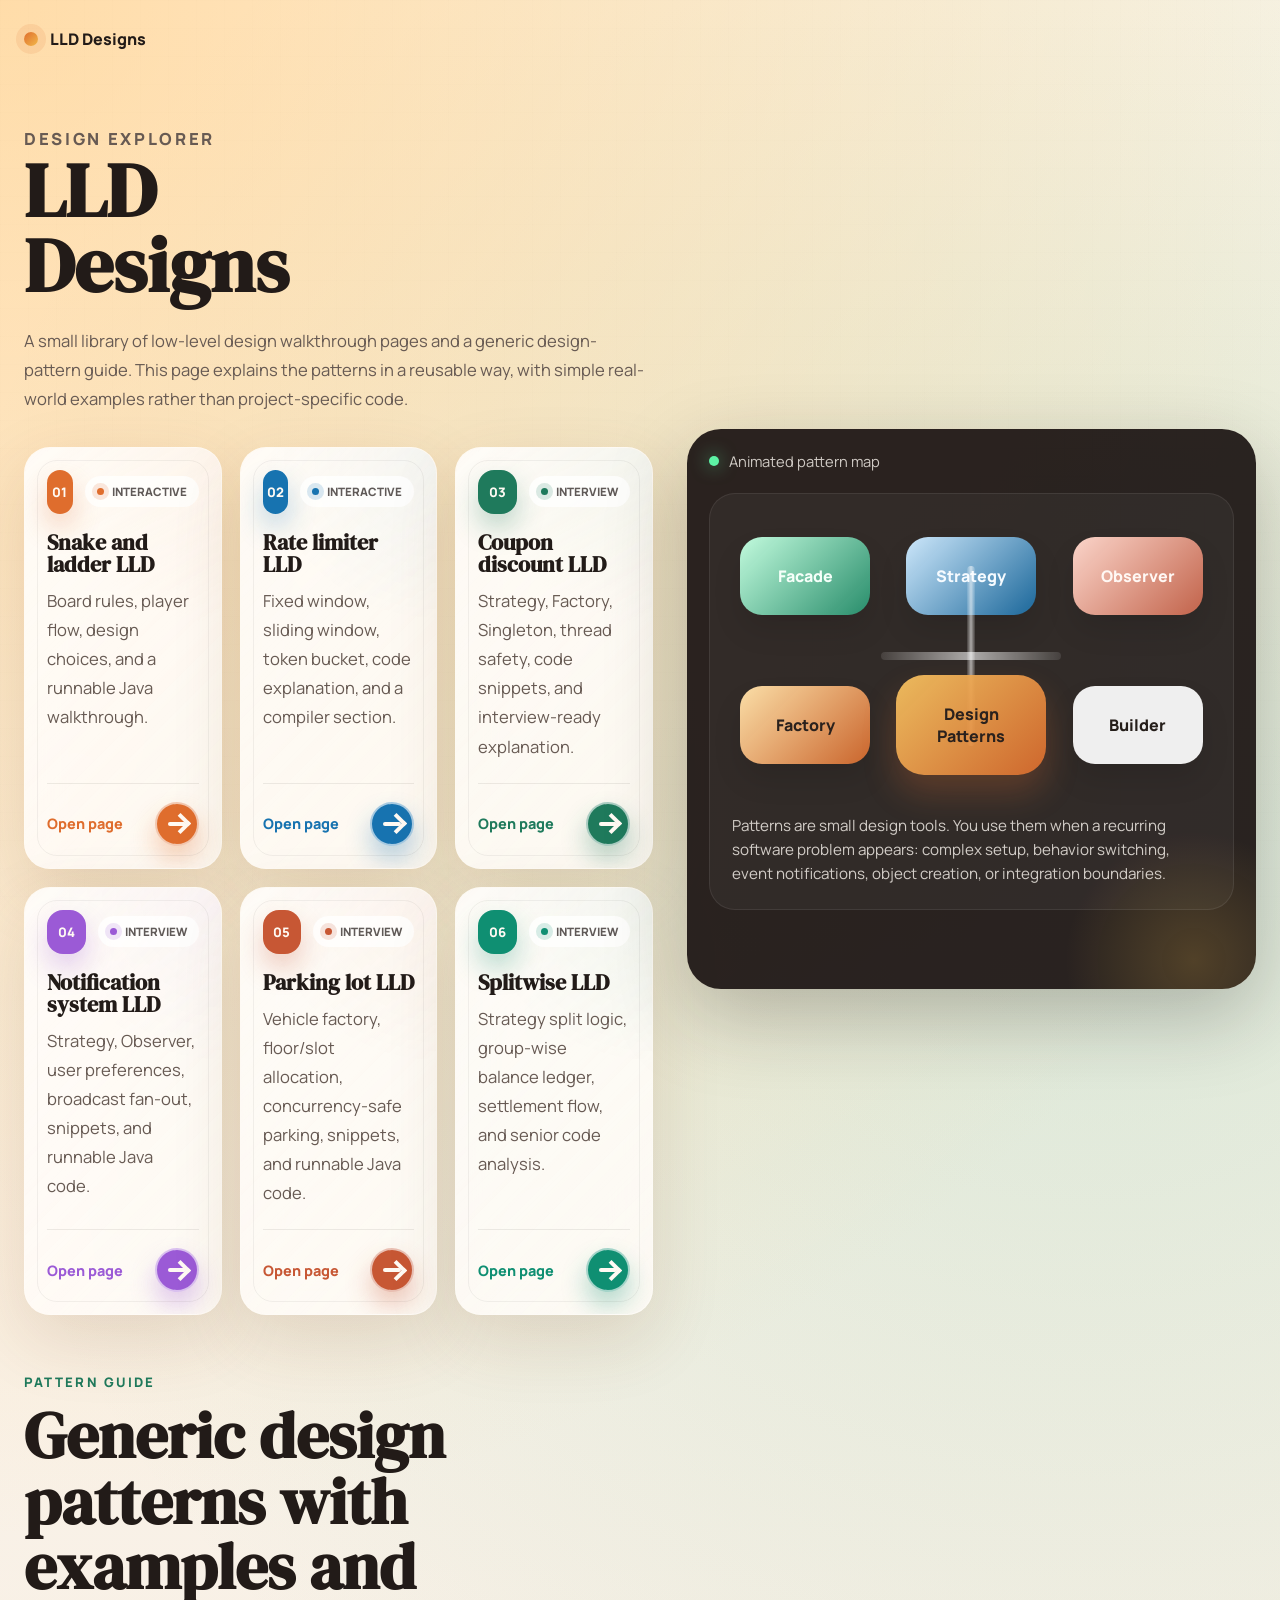
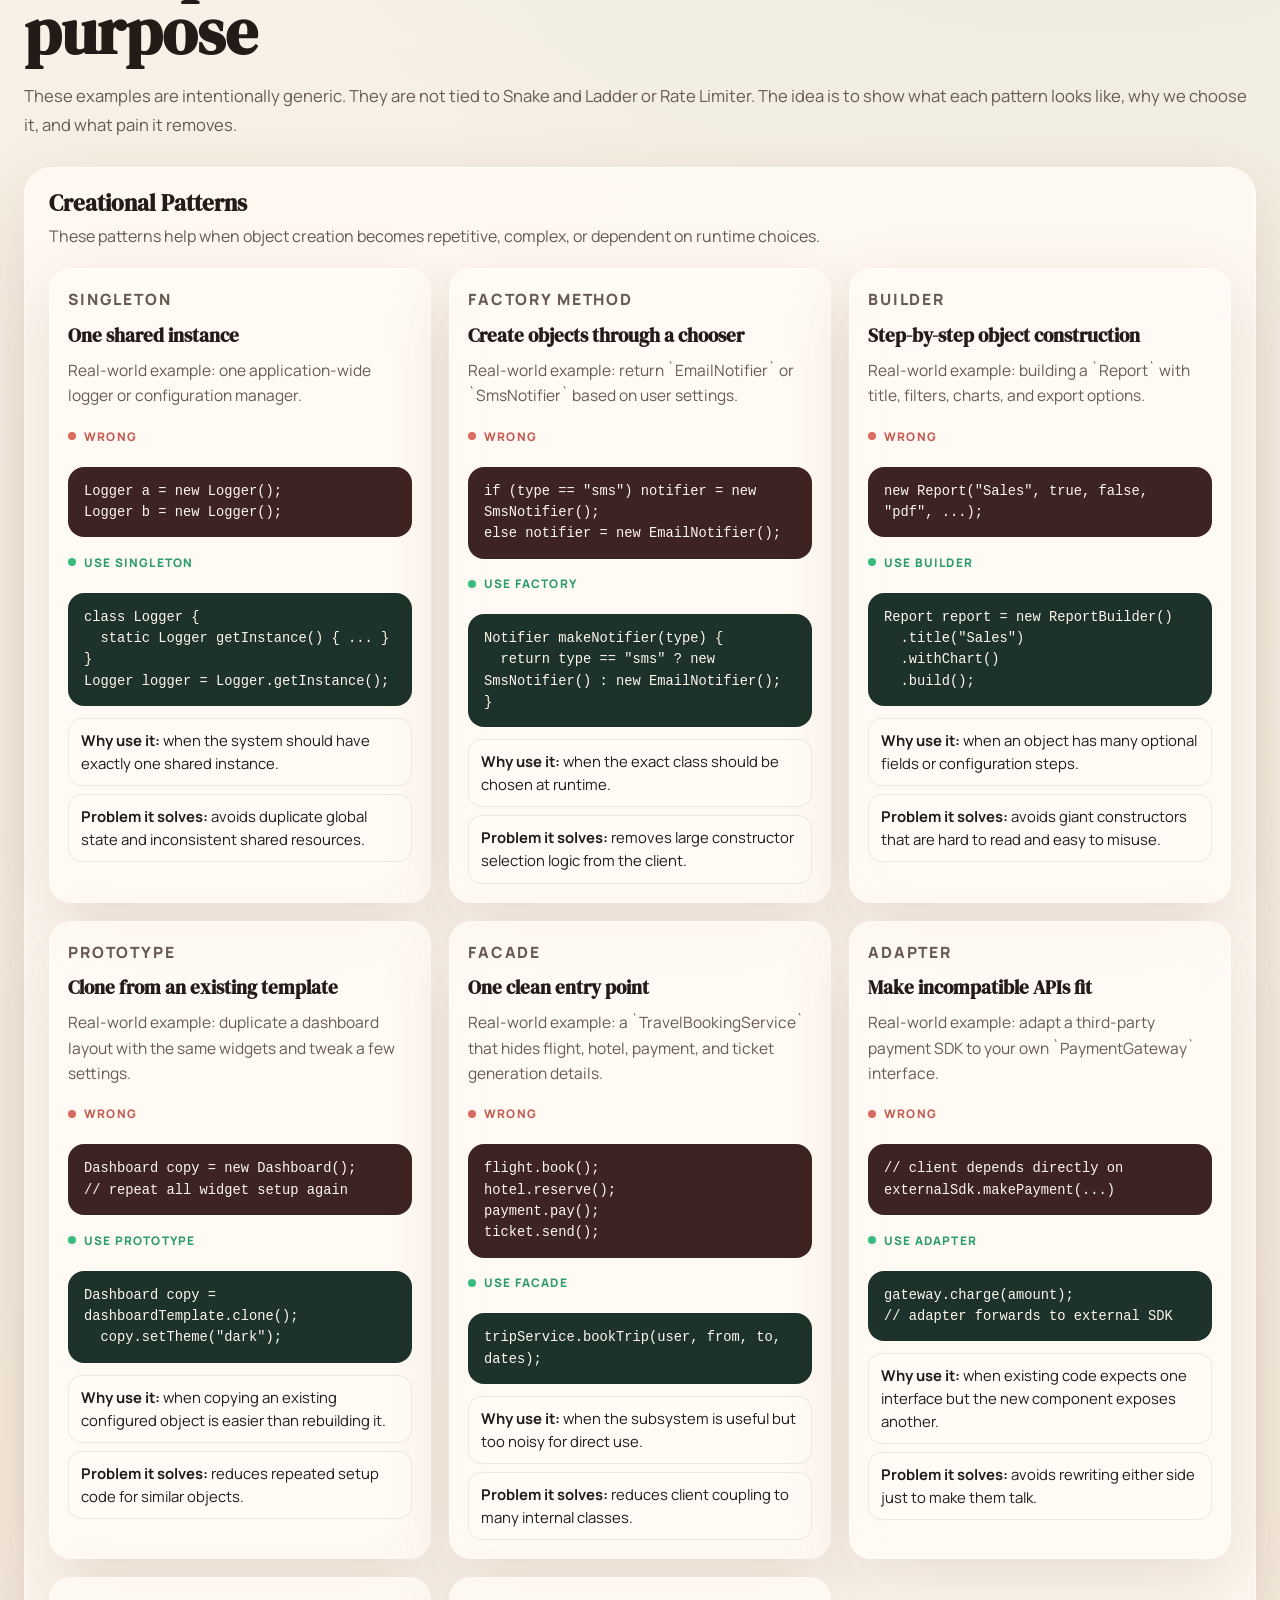
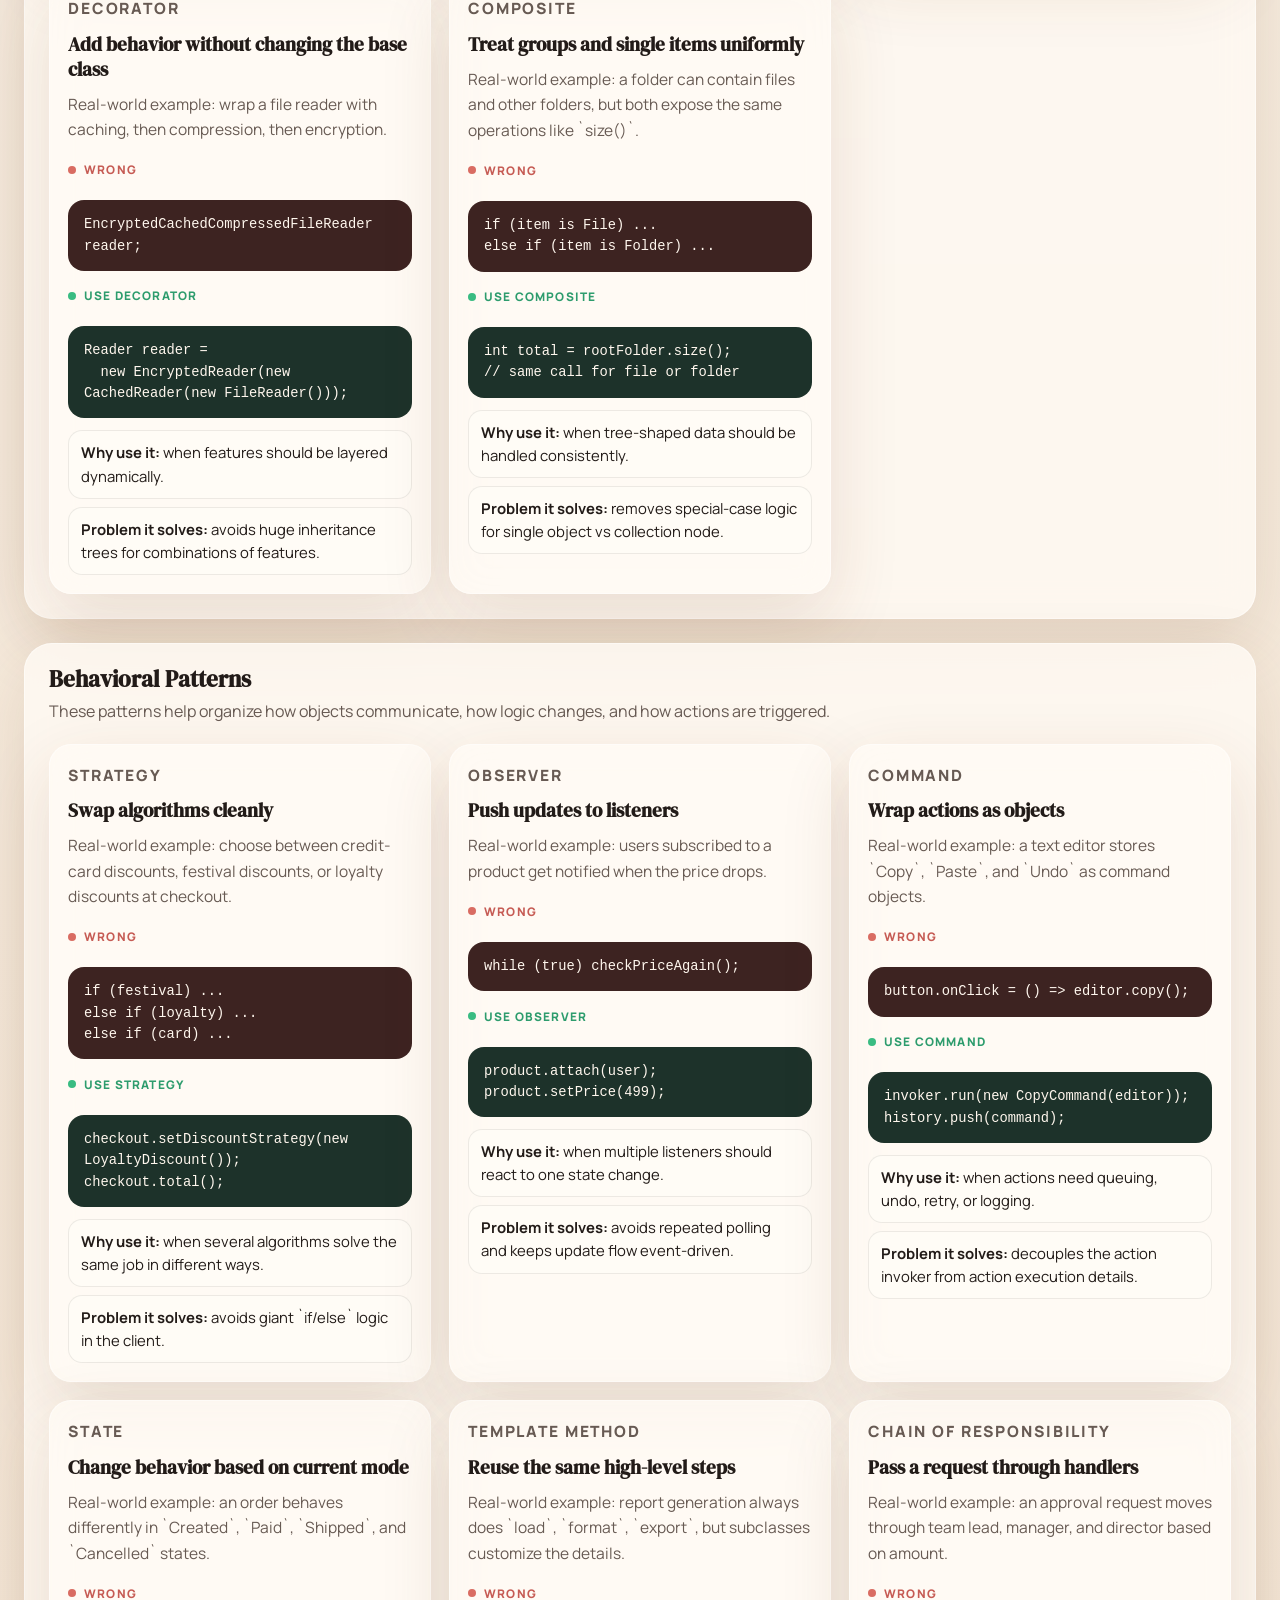
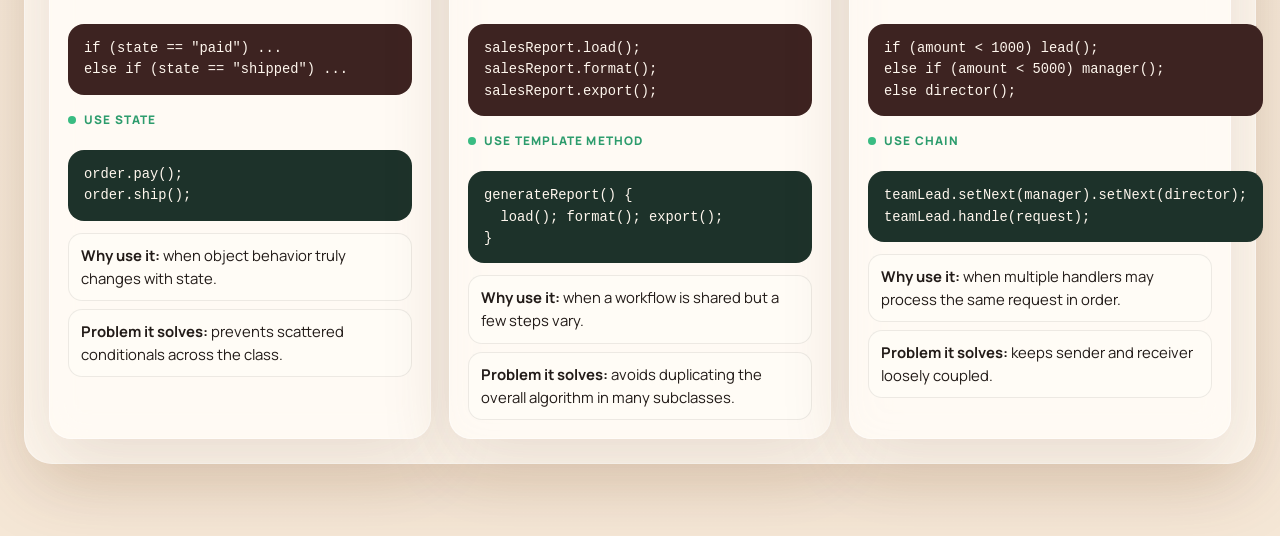
==== commit 24bc10b2: "Added the SplitWise LLD" ====
--- a/index.html
+++ b/index.html
@@ -154,6 +154,7 @@
     .card:nth-child(3) { --card-accent: #1f7a5c; --card-soft: rgba(31, 122, 92, 0.16); }
     .card:nth-child(4) { --card-accent: #9b5ad6; --card-soft: rgba(155, 90, 214, 0.15); }
     .card:nth-child(5) { --card-accent: #c75734; --card-soft: rgba(199, 87, 52, 0.16); }
+    .card:nth-child(6) { --card-accent: #0f8f72; --card-soft: rgba(15, 143, 114, 0.16); }
 
     .card::before {
       content: "";
@@ -824,6 +825,16 @@
             <p>Vehicle factory, floor/slot allocation, concurrency-safe parking, snippets, and runnable Java code.</p>
             <span class="card-action">Open page <span class="card-arrow" aria-hidden="true">&rarr;</span></span>
           </a>
+
+          <a class="card" href="./splitwise-page/index.html">
+            <span class="card-top">
+              <span class="card-badge">06</span>
+              <span class="card-kicker">Interview</span>
+            </span>
+            <h2>Splitwise LLD</h2>
+            <p>Strategy split logic, group-wise balance ledger, settlement flow, and senior code analysis.</p>
+            <span class="card-action">Open page <span class="card-arrow" aria-hidden="true">&rarr;</span></span>
+          </a>
         </div>
       </section>
 
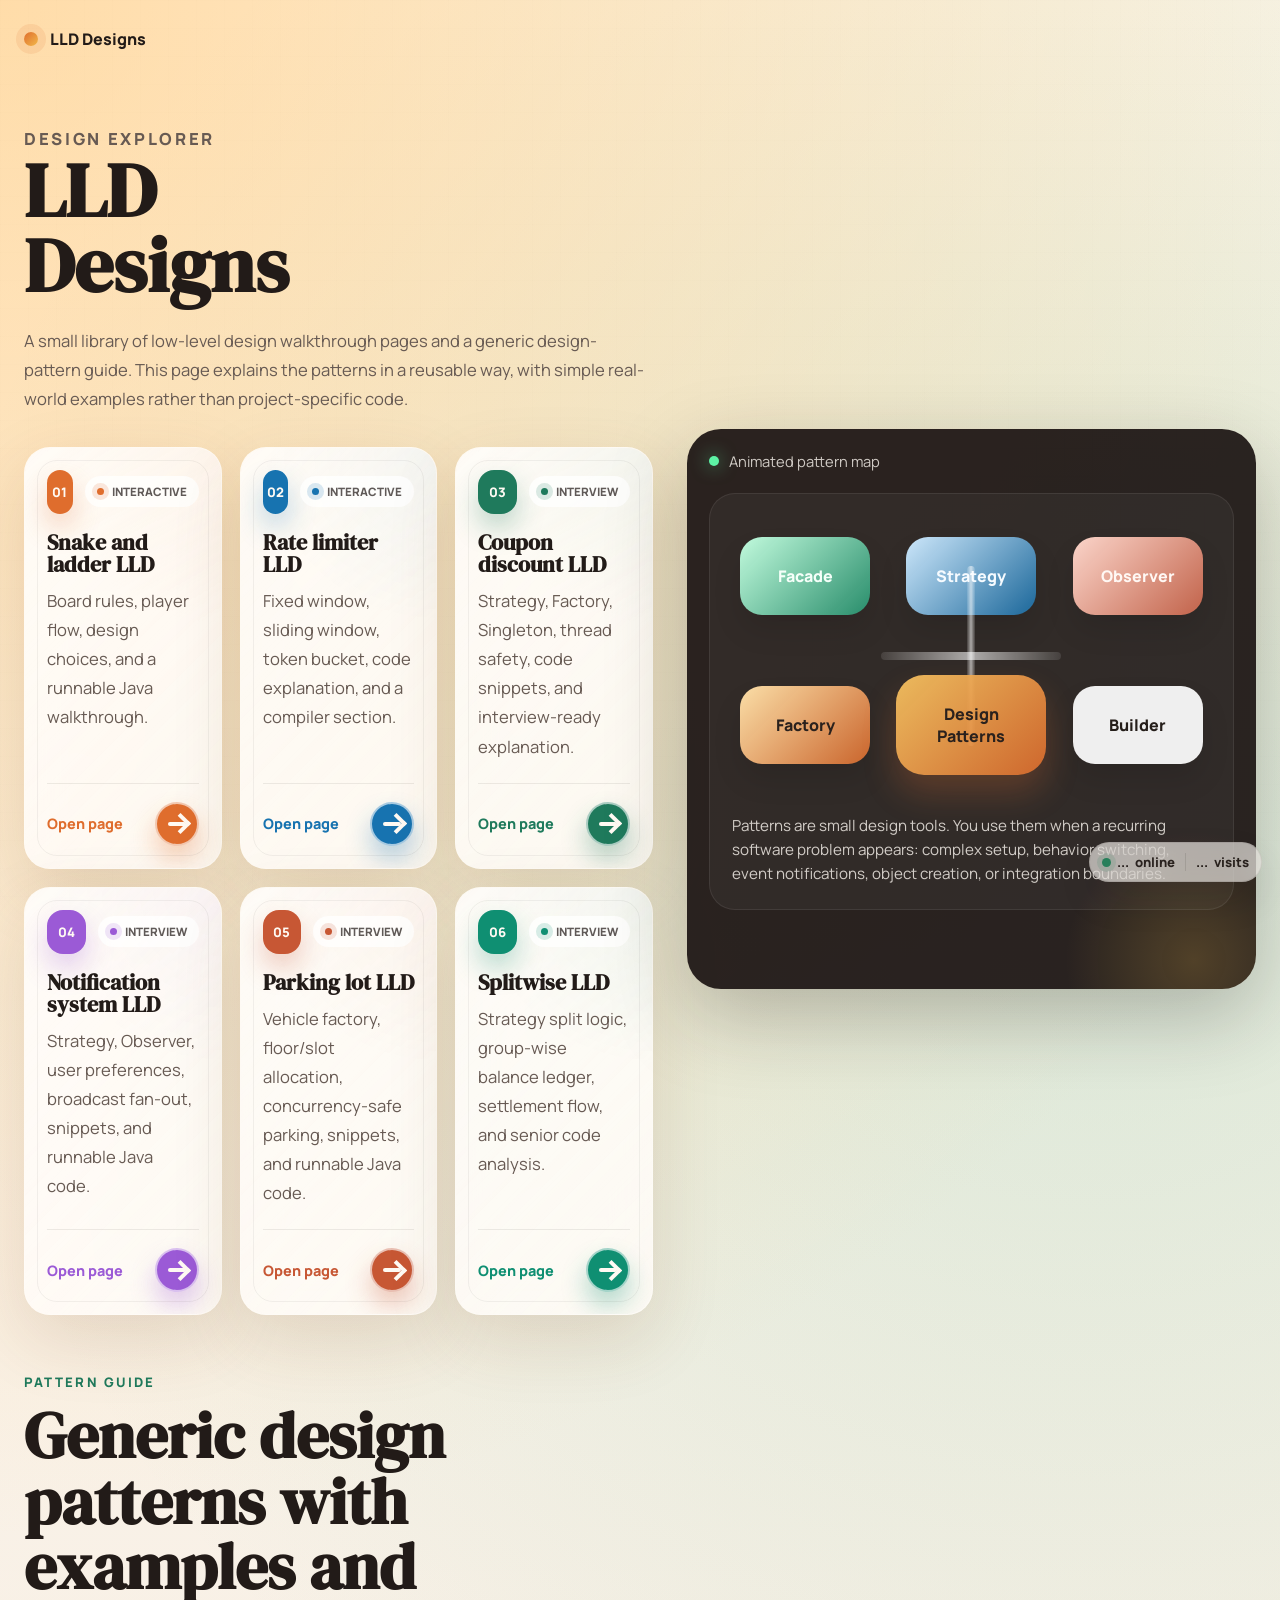
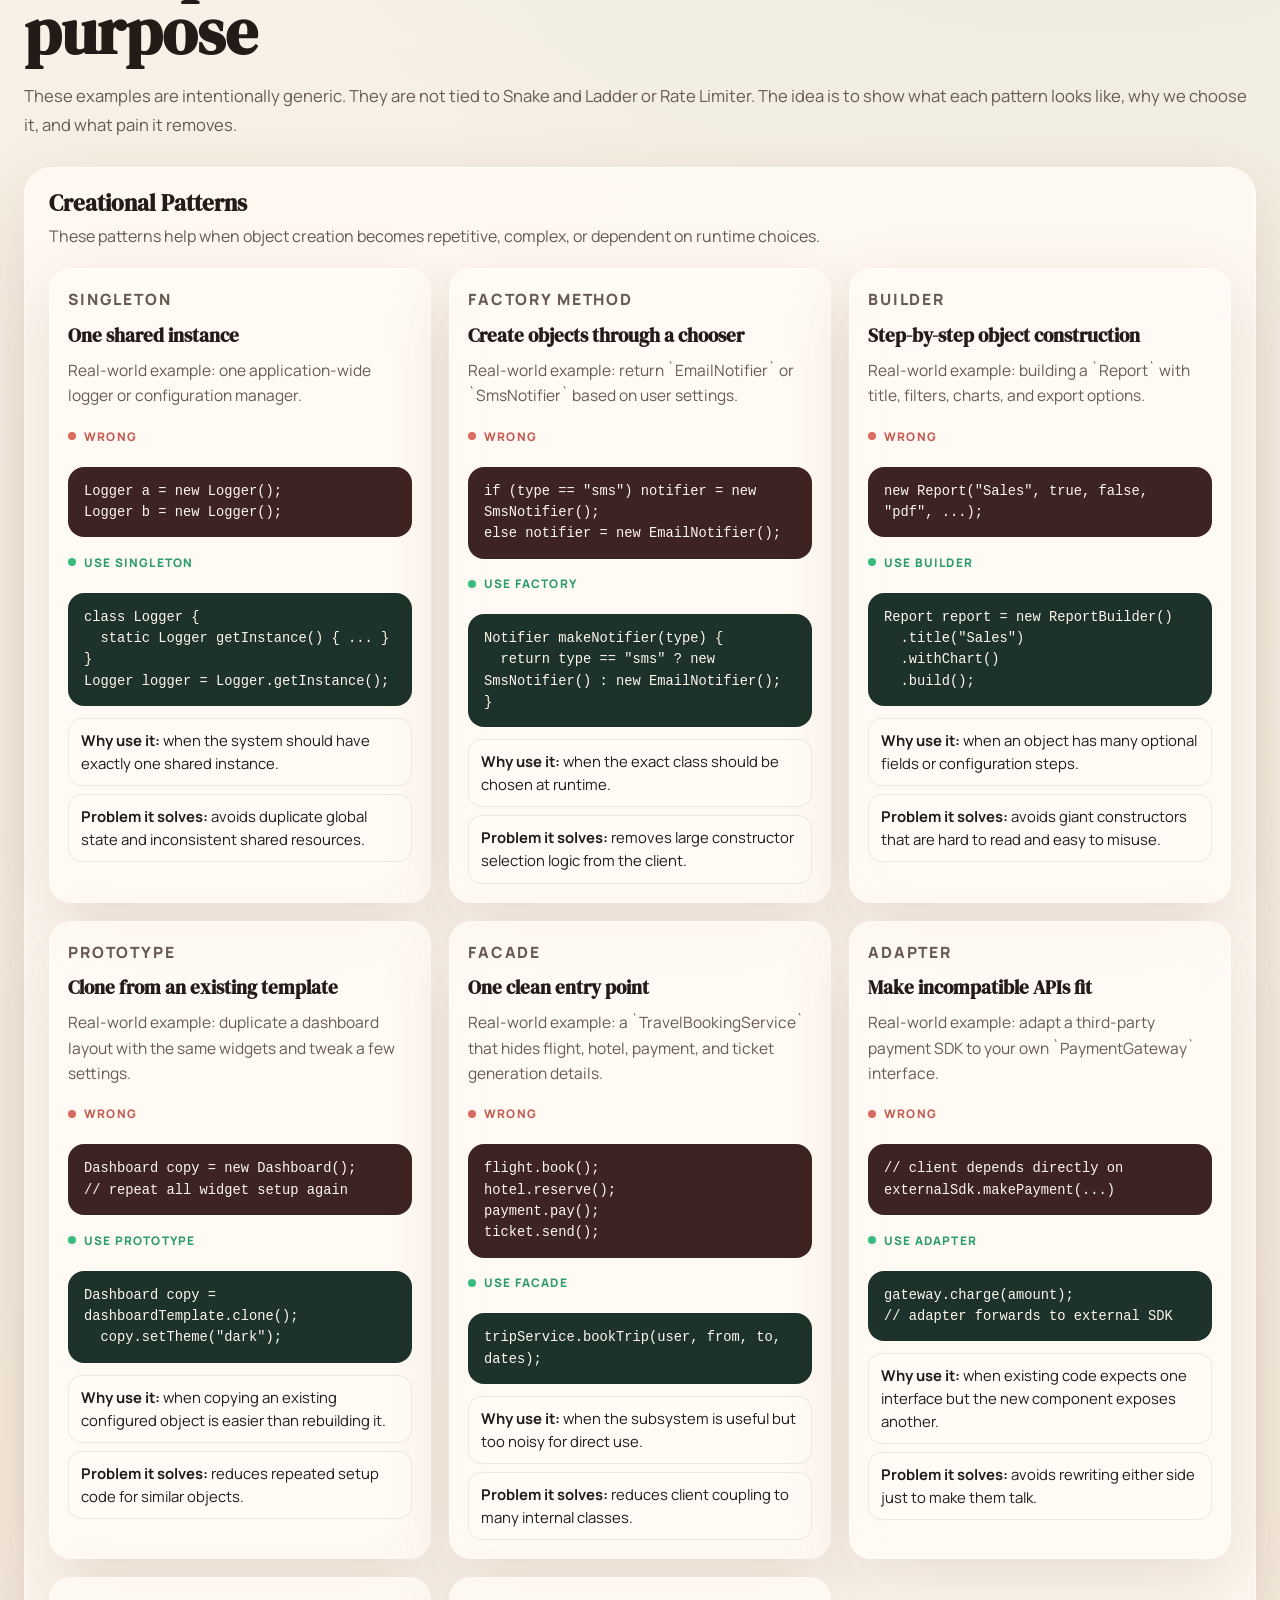
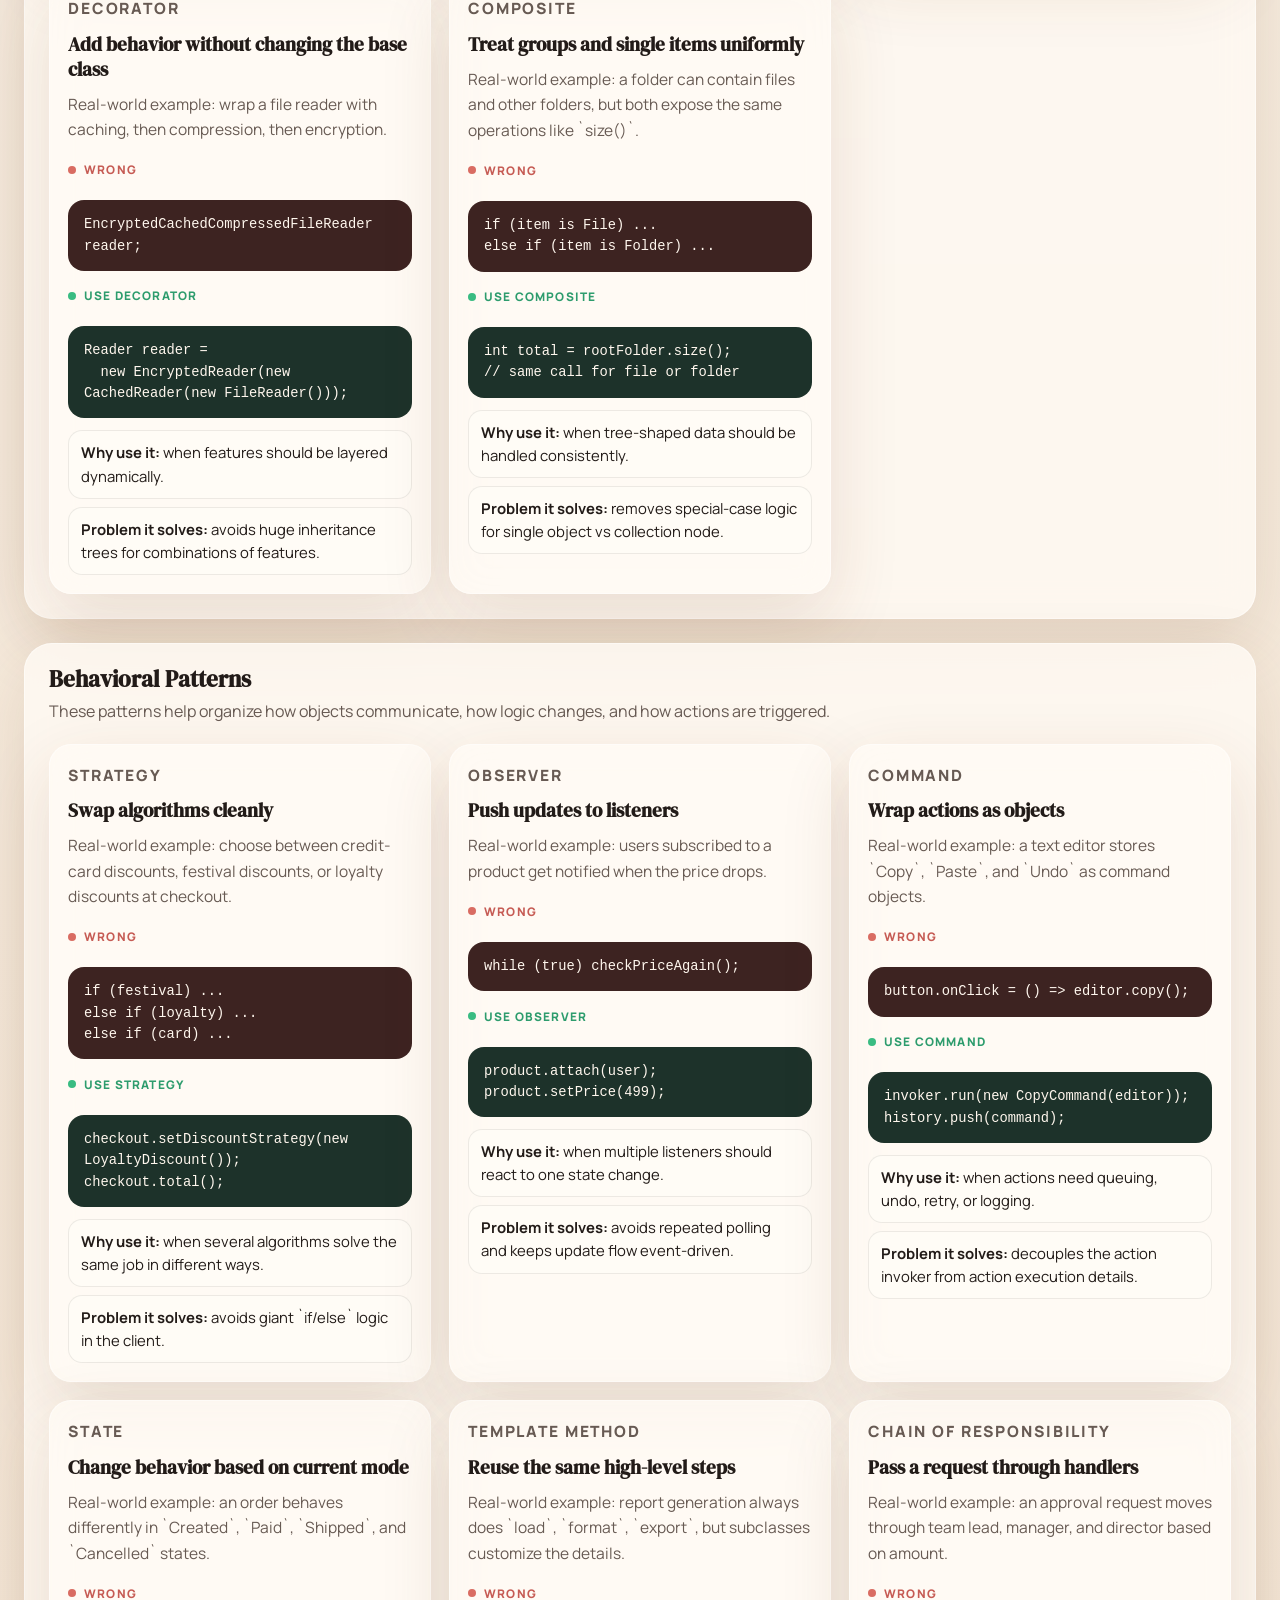
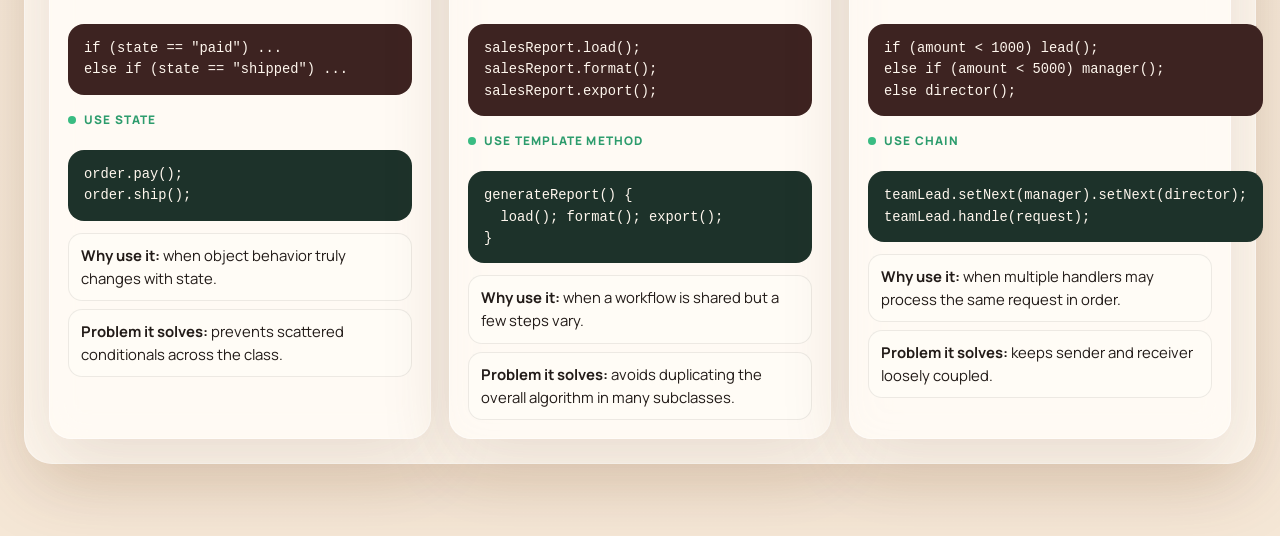
==== commit 02e6b733: "Added the tracker" ====
--- a/index.html
+++ b/index.html
@@ -7,6 +7,7 @@
   <link rel="preconnect" href="https://fonts.googleapis.com">
   <link rel="preconnect" href="https://fonts.gstatic.com" crossorigin>
   <link href="https://fonts.googleapis.com/css2?family=DM+Serif+Display:ital@0;1&family=Manrope:wght@400;500;600;700;800&display=swap" rel="stylesheet">
+  <link rel="stylesheet" href="visitor-tracker.css">
   <style>
     :root {
       --ink: #221b18;
@@ -1219,5 +1220,6 @@
 
     document.querySelectorAll(".reveal").forEach((item) => observer.observe(item));
   </script>
+  <script src="visitor-tracker.js"></script>
 </body>
 </html>
--- a/visitor-tracker.css
+++ b/visitor-tracker.css
@@ -0,0 +1,56 @@
+.visitor-widget {
+  position: fixed;
+  right: 18px;
+  bottom: 18px;
+  z-index: 30;
+  display: inline-flex;
+  gap: 10px;
+  align-items: center;
+  padding: 10px 12px;
+  border: 1px solid rgba(34, 27, 24, 0.1);
+  border-radius: 999px;
+  background: rgba(255, 252, 247, 0.86);
+  color: var(--ink, #221b18);
+  box-shadow: 0 18px 42px rgba(34, 27, 24, 0.14);
+  backdrop-filter: blur(16px);
+  font: 800 0.82rem "Manrope", system-ui, sans-serif;
+}
+
+.visitor-widget.is-ready {
+  display: inline-flex;
+}
+
+.visitor-widget.is-error {
+  opacity: 0.72;
+}
+
+.visitor-stat {
+  display: inline-flex;
+  align-items: center;
+  gap: 6px;
+  white-space: nowrap;
+}
+
+.visitor-dot {
+  width: 9px;
+  height: 9px;
+  border-radius: 50%;
+  background: #1f9d6a;
+  box-shadow: 0 0 0 5px rgba(31, 157, 106, 0.14);
+}
+
+.visitor-divider {
+  width: 1px;
+  height: 18px;
+  background: rgba(34, 27, 24, 0.12);
+}
+
+@media (max-width: 720px) {
+  .visitor-widget {
+    right: 10px;
+    bottom: 10px;
+    max-width: calc(100% - 20px);
+    border-radius: 18px;
+    flex-wrap: wrap;
+  }
+}
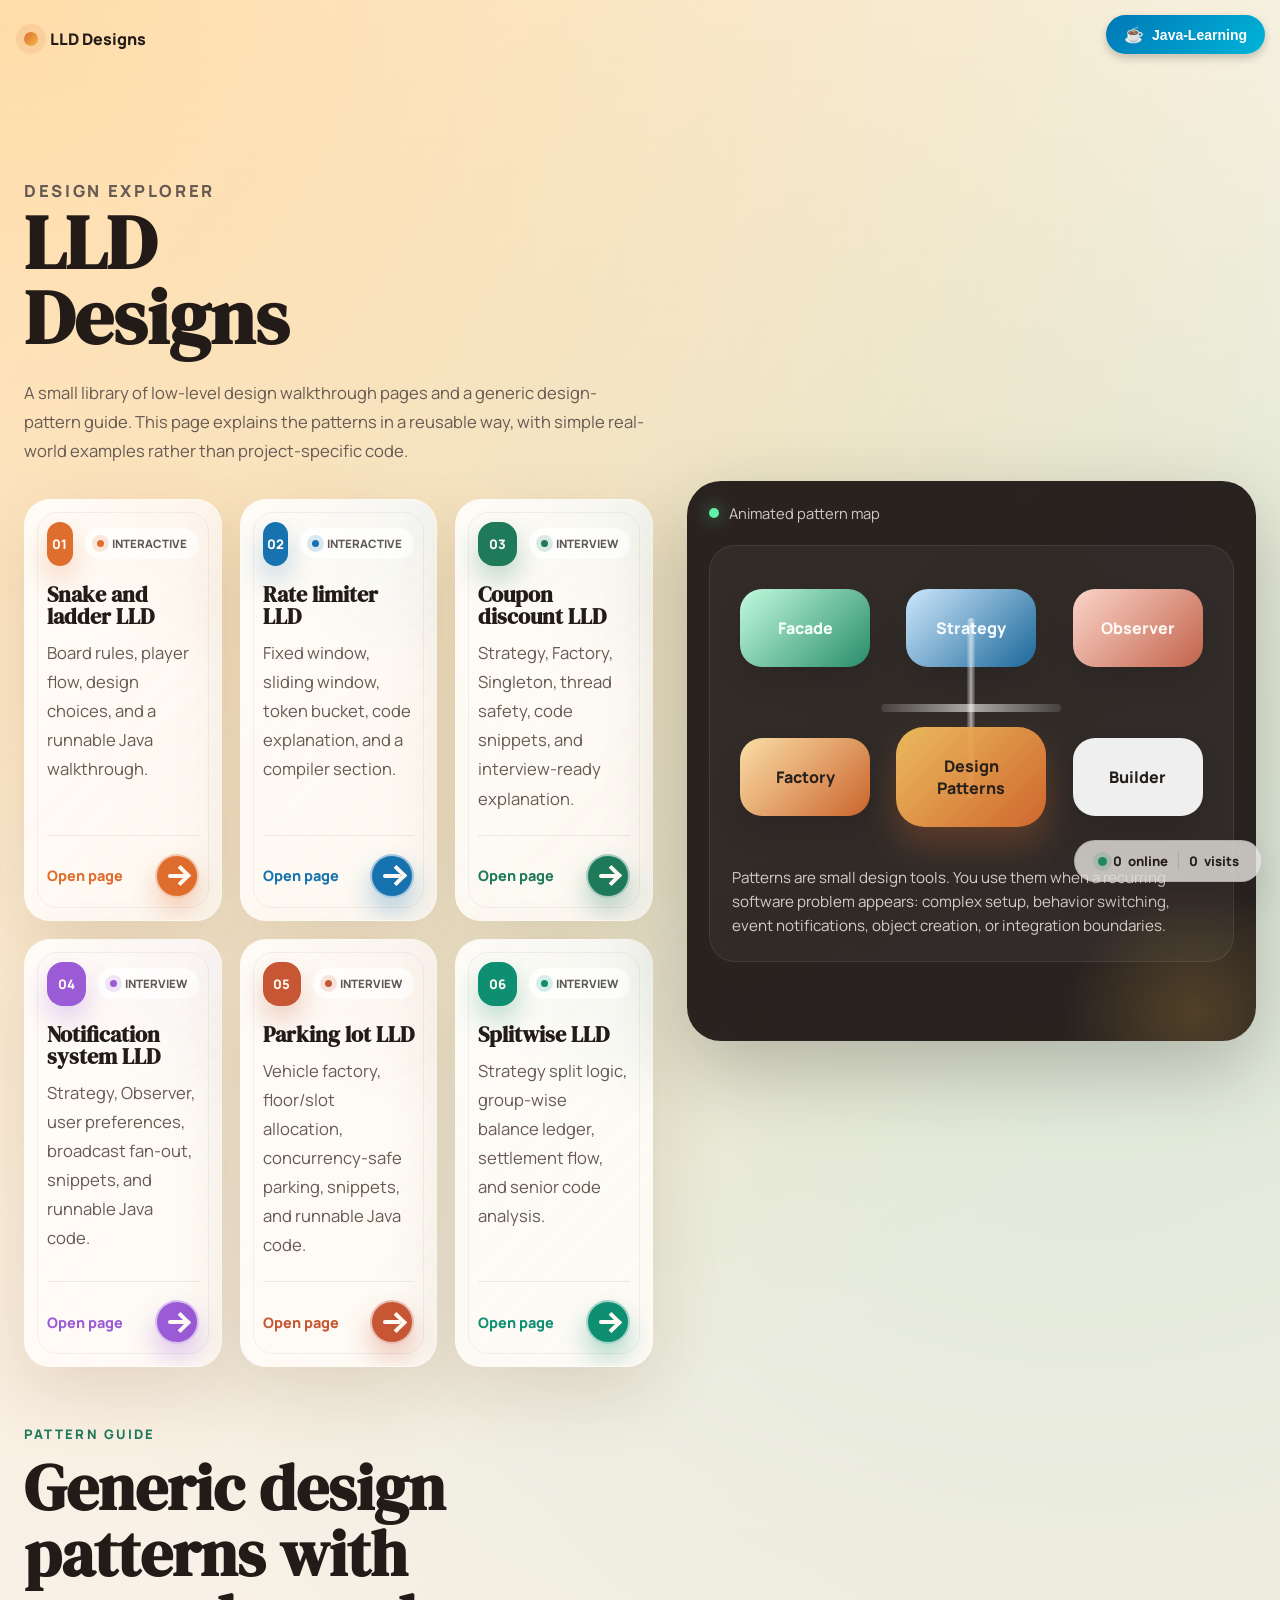
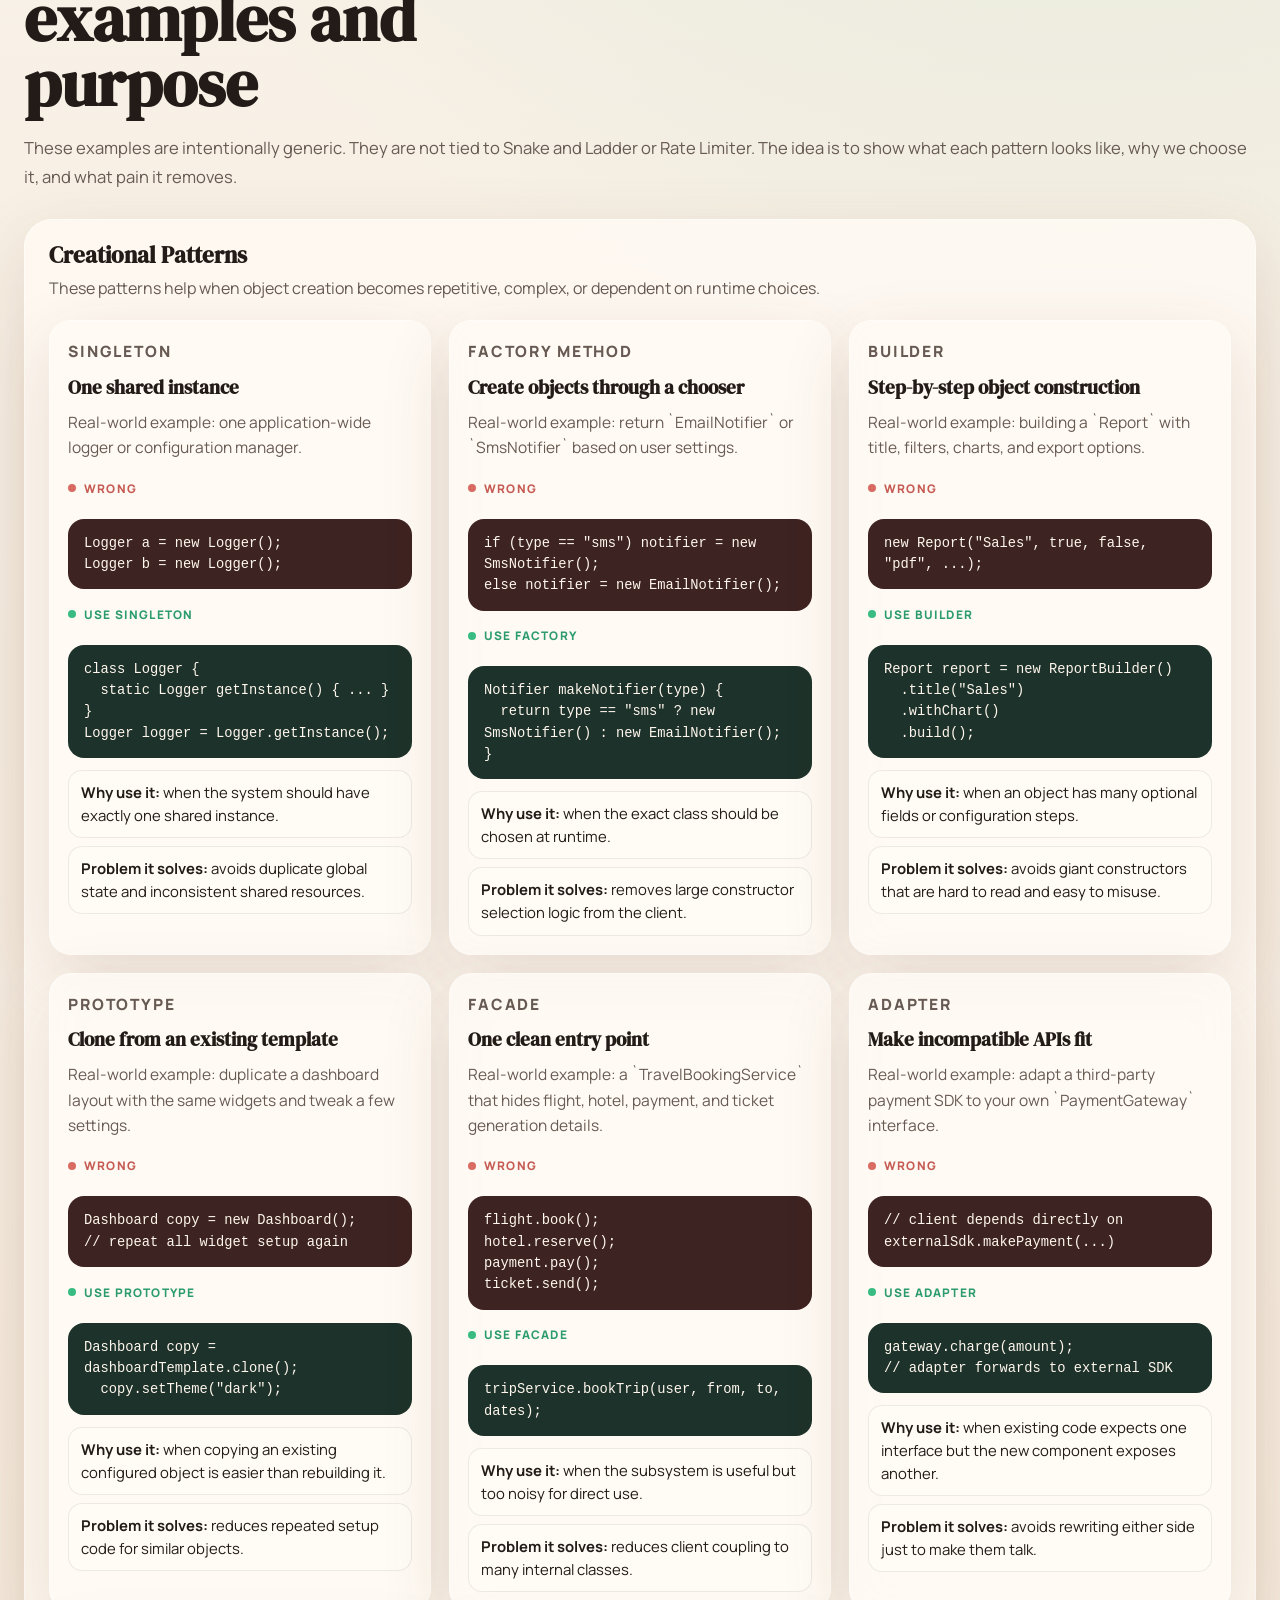
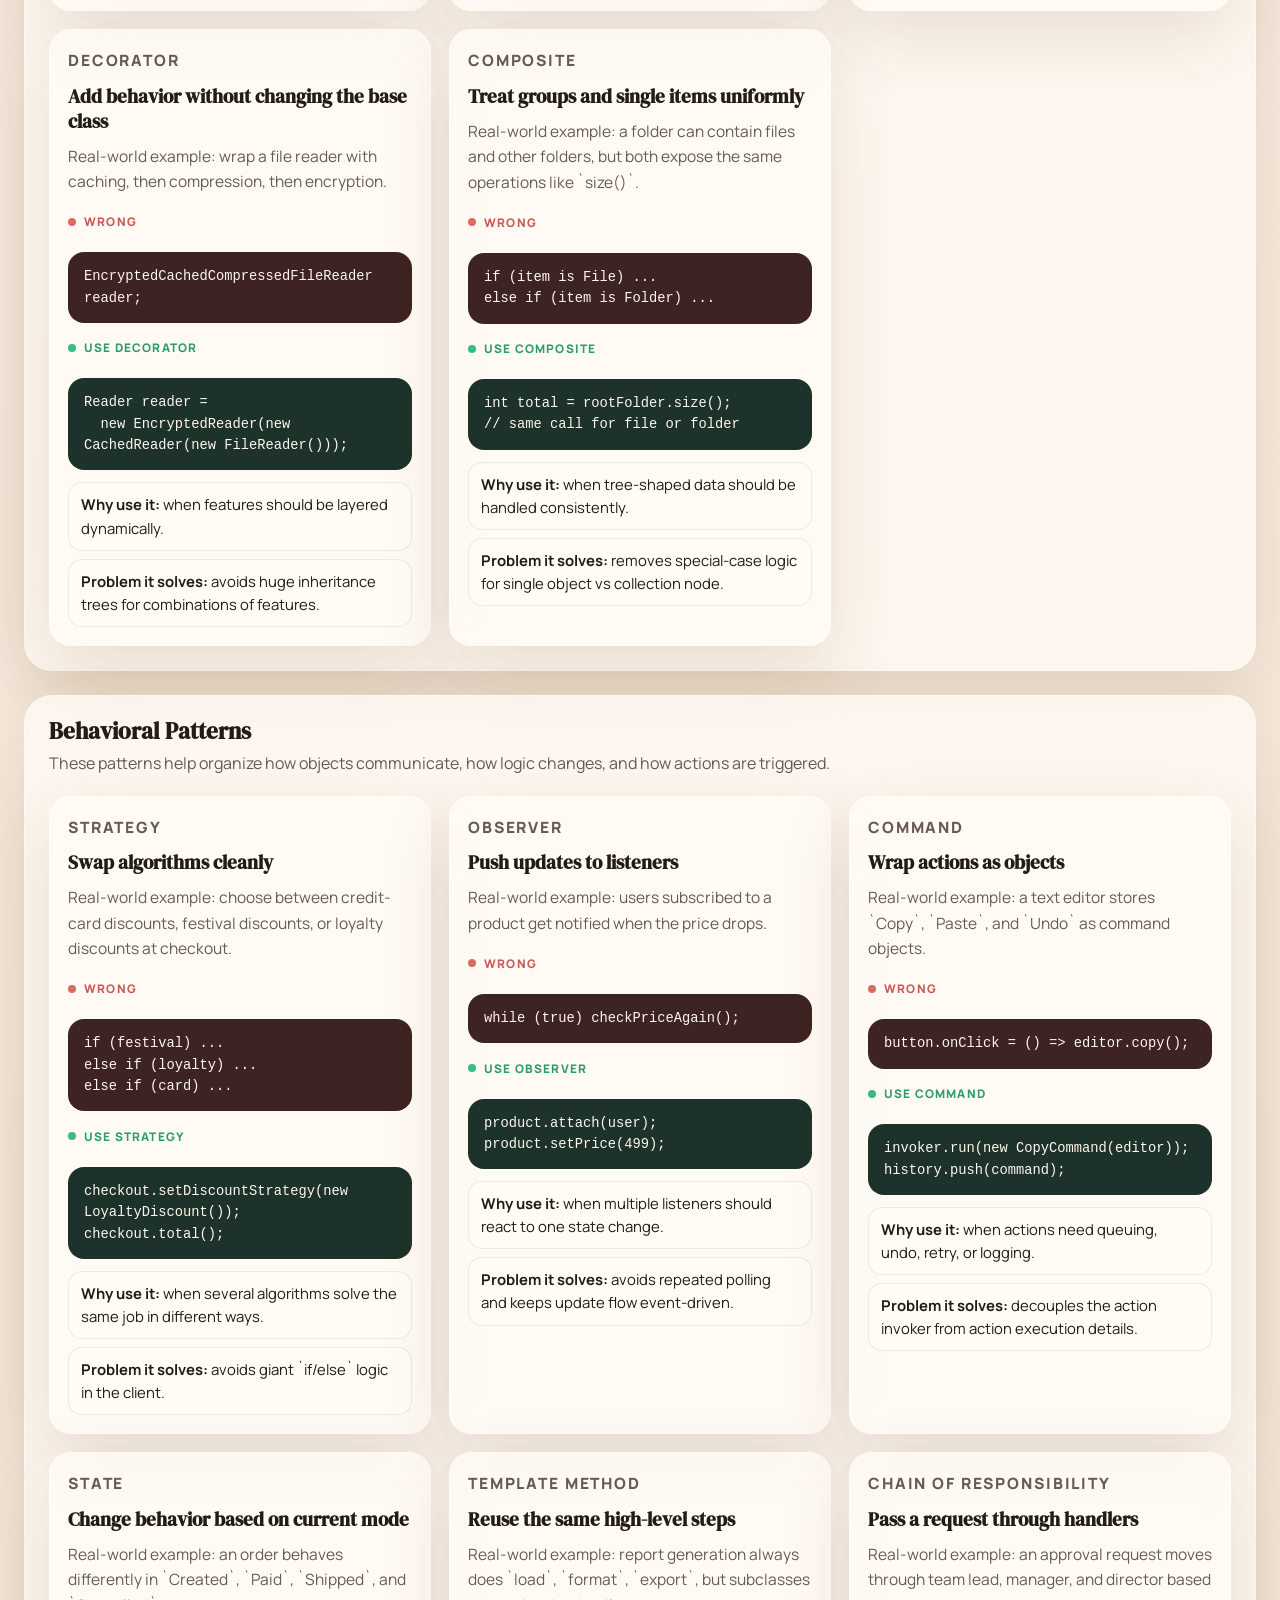
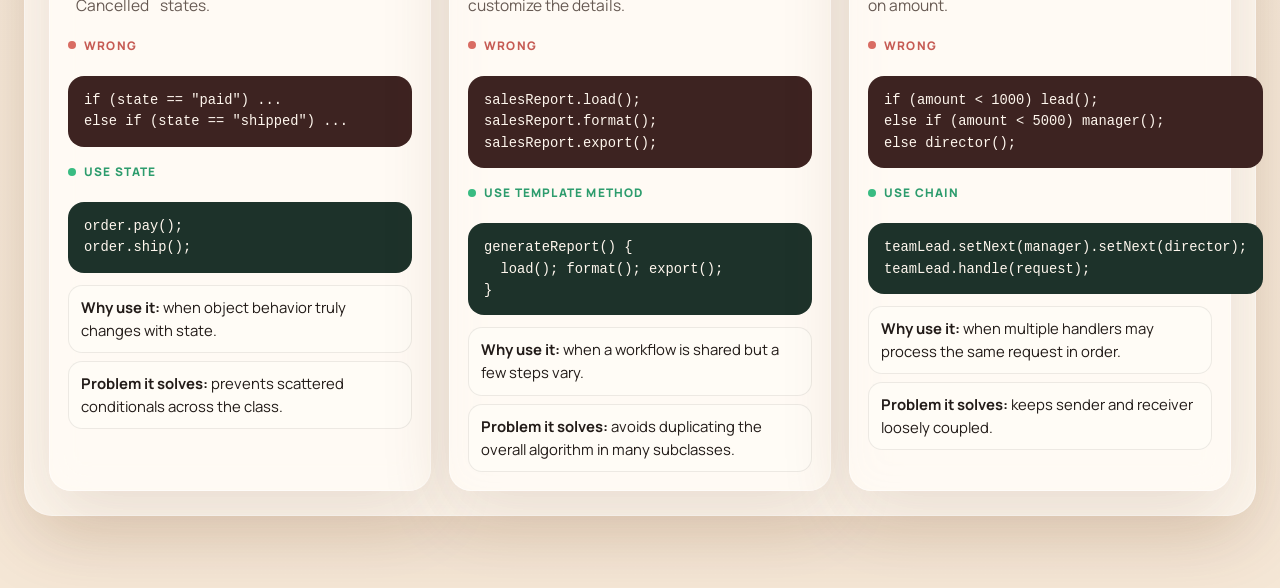
==== commit 0803da31: "corrected redirection link" ====
--- a/index.html
+++ b/index.html
@@ -756,6 +756,54 @@
       }
       .network-caption { font-size: 0.88rem; }
     }
+
+.redirect-tab {
+  position: fixed;
+  top: 15px;
+  right: 15px;
+  background: linear-gradient(135deg, #0077b6, #00b4d8);
+  color: white;
+  padding: 10px 18px;
+  border-radius: 25px;
+  font-family: 'Segoe UI', sans-serif;
+  font-size: 14px;
+  font-weight: bold;
+  text-decoration: none;
+  box-shadow: 0 4px 8px rgba(0,0,0,0.2);
+  transition: all 0.3s ease;
+  display: flex;
+  align-items: center;
+  gap: 8px;
+
+  /* Start hidden for animation */
+  opacity: 0;
+  transform: translateX(100px);
+  animation: slideIn 0.8s ease-out forwards;
+  animation-delay: 0.5s;
+}
+
+.redirect-tab:hover {
+  background: linear-gradient(135deg, #00b4d8, #0077b6);
+  transform: scale(1.05);
+  box-shadow: 0 6px 12px rgba(0,0,0,0.3);
+}
+
+.redirect-tab .icon {
+  font-size: 16px;
+}
+
+/* Slide-in animation */
+@keyframes slideIn {
+  from {
+    opacity: 0;
+    transform: translateX(100px);
+  }
+  to {
+    opacity: 1;
+    transform: translateX(0);
+  }
+}
+
   </style>
 </head>
 <body>
@@ -764,8 +812,15 @@
       <div class="brand">
         <span class="brand-mark"></span>
         <span>LLD Designs</span>
+		<span></span>
       </div>
     </nav>
+	 <nav class="topbar">
+        <span><a href="https://samundar9525.github.io/Java-Learning/" target="_blank" class="redirect-tab">
+		  <span class="icon">☕</span> Java-Learning
+		</a></span>
+    </nav>
+	
 
     <main class="hero">
       <section class="hero-copy">
--- a/visitor-tracker.css
+++ b/visitor-tracker.css
@@ -6,6 +6,9 @@
   display: inline-flex;
   gap: 10px;
   align-items: center;
+  min-height: 42px;
+  min-width: 188px;
+  justify-content: center;
   padding: 10px 12px;
   border: 1px solid rgba(34, 27, 24, 0.1);
   border-radius: 999px;
@@ -16,12 +19,14 @@
   font: 800 0.82rem "Manrope", system-ui, sans-serif;
 }
 
-.visitor-widget.is-ready {
-  display: inline-flex;
+.visitor-widget.is-error {
+  opacity: 0.82;
 }
 
-.visitor-widget.is-error {
-  opacity: 0.72;
+a[href*="icount.kr"],
+img[src*="icount.kr"],
+iframe[src*="icount.kr"] {
+  display: none !important;
 }
 
 .visitor-stat {
@@ -50,6 +55,7 @@
     right: 10px;
     bottom: 10px;
     max-width: calc(100% - 20px);
+    min-width: 0;
     border-radius: 18px;
     flex-wrap: wrap;
   }
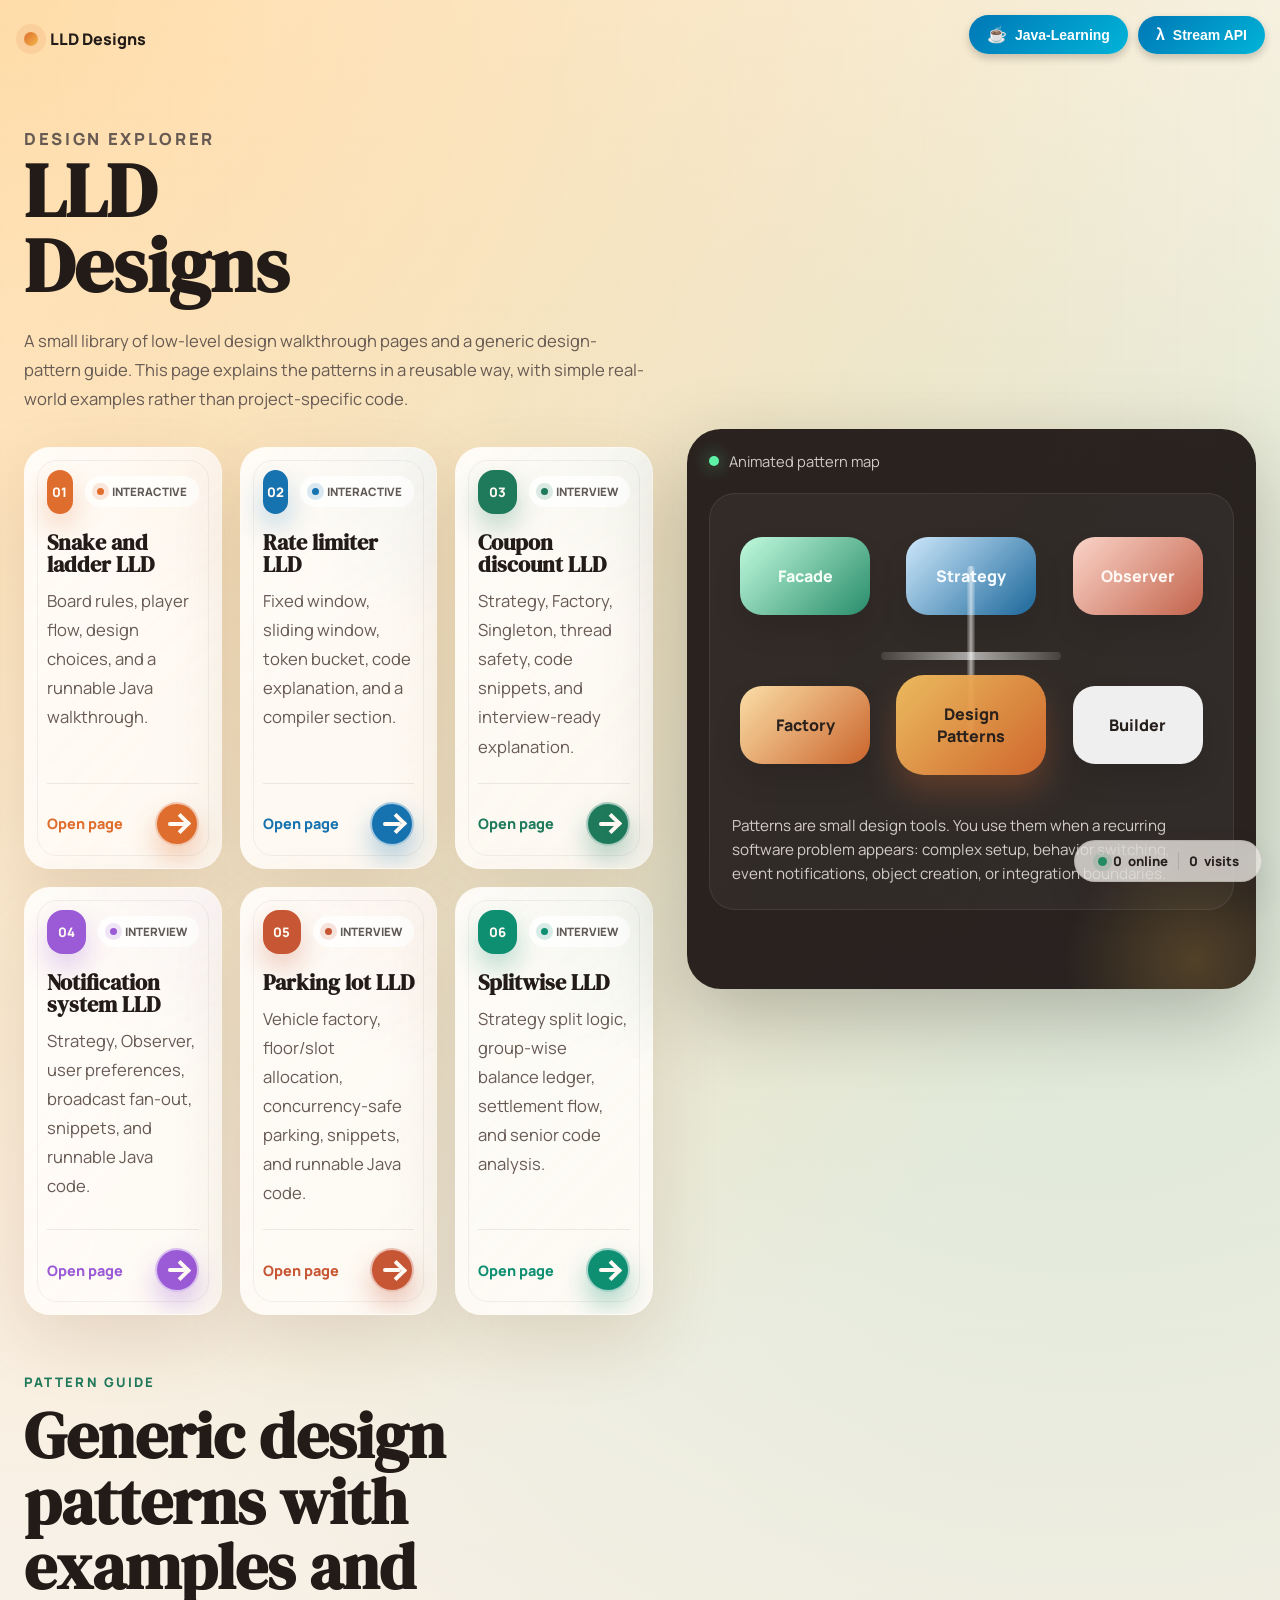
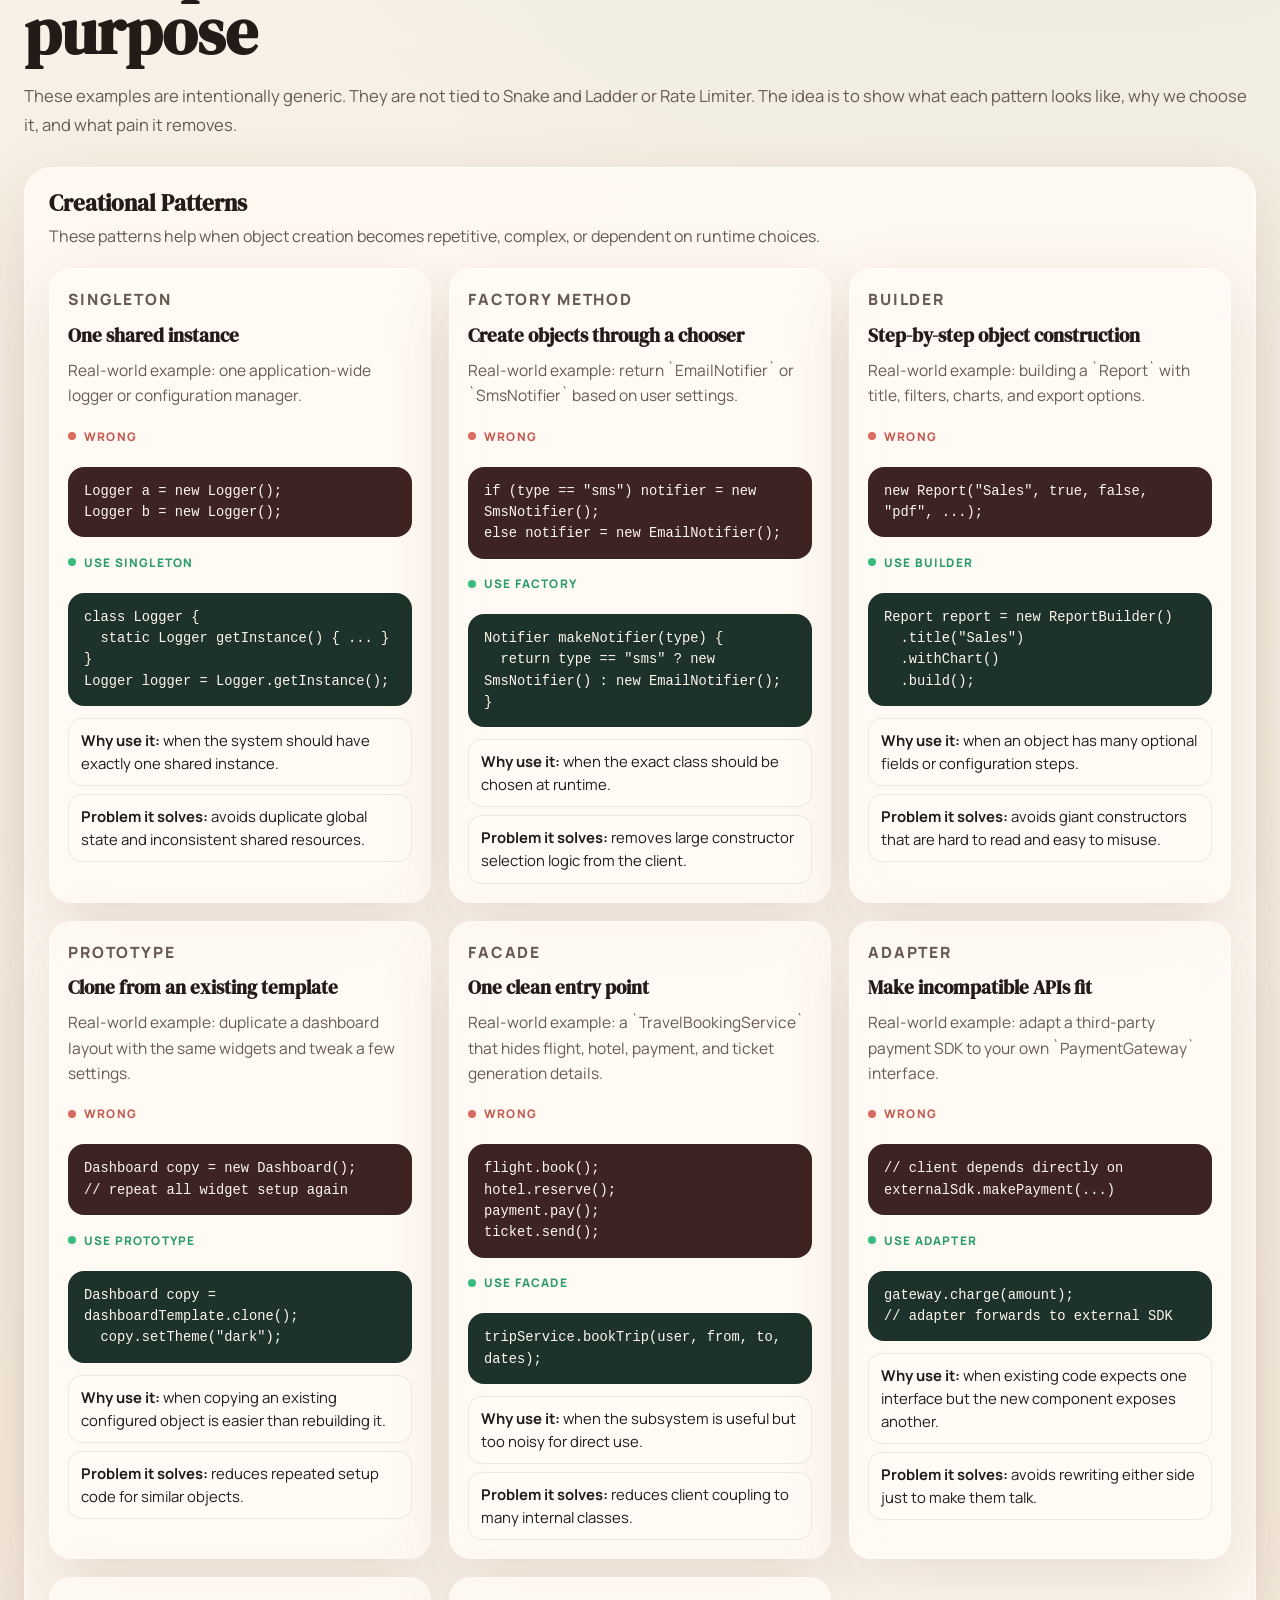
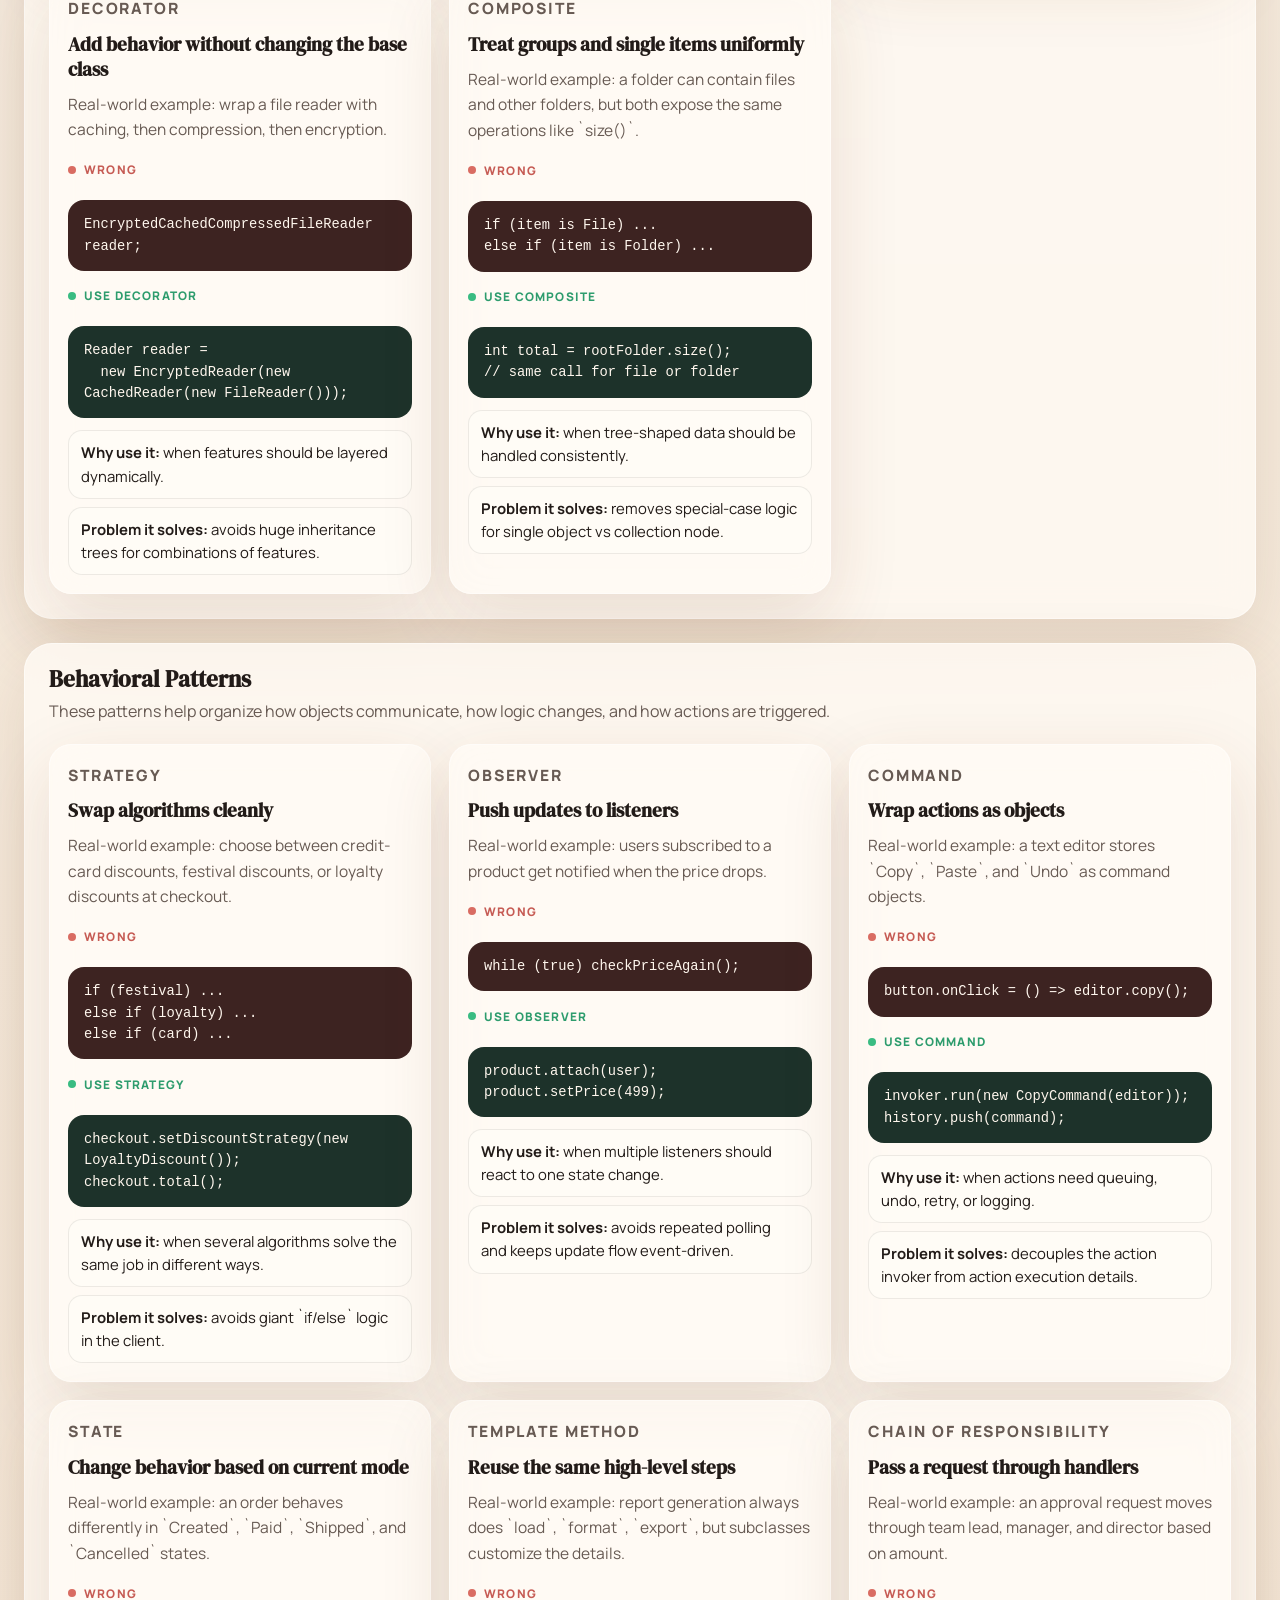
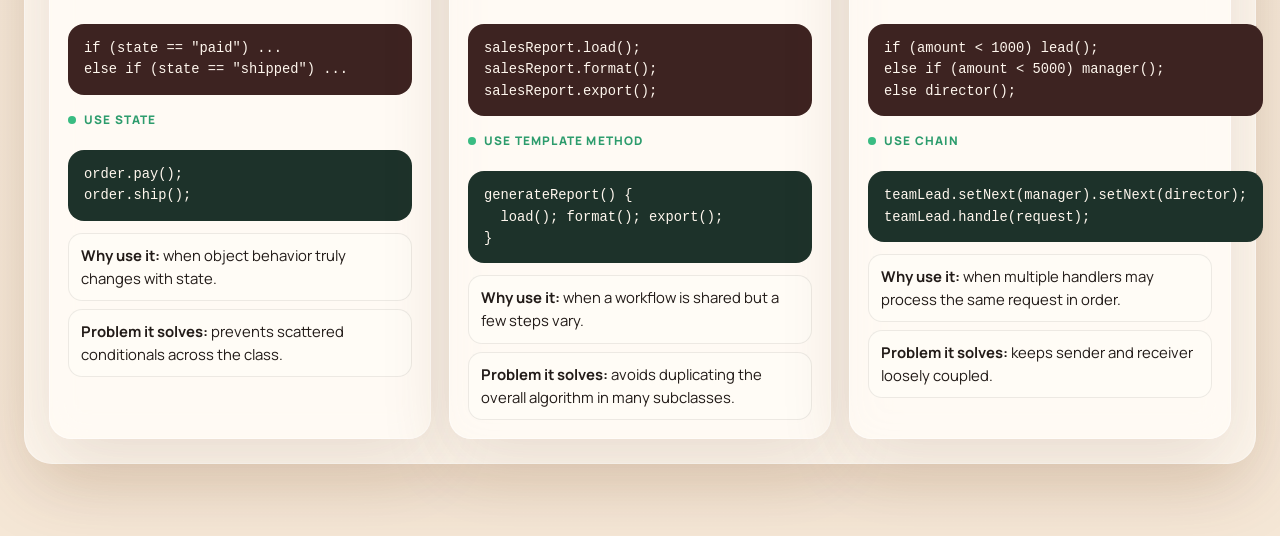
==== commit 7539fc82: "added the stream API button" ====
--- a/index.html
+++ b/index.html
@@ -757,10 +757,21 @@
       .network-caption { font-size: 0.88rem; }
     }
 
-.redirect-tab {
+.redirect-menu {
   position: fixed;
   top: 15px;
   right: 15px;
+  z-index: 10;
+  display: flex;
+  align-items: center;
+  gap: 10px;
+  opacity: 0;
+  transform: translateX(100px);
+  animation: slideIn 0.8s ease-out forwards;
+  animation-delay: 0.5s;
+}
+
+.redirect-tab {
   background: linear-gradient(135deg, #0077b6, #00b4d8);
   color: white;
   padding: 10px 18px;
@@ -774,12 +785,6 @@
   display: flex;
   align-items: center;
   gap: 8px;
-
-  /* Start hidden for animation */
-  opacity: 0;
-  transform: translateX(100px);
-  animation: slideIn 0.8s ease-out forwards;
-  animation-delay: 0.5s;
 }
 
 .redirect-tab:hover {
@@ -815,10 +820,13 @@
 		<span></span>
       </div>
     </nav>
-	 <nav class="topbar">
-        <span><a href="https://samundar9525.github.io/Java-Learning/" target="_blank" class="redirect-tab">
-		  <span class="icon">☕</span> Java-Learning
-		</a></span>
+     <nav class="redirect-menu" aria-label="Learning resources">
+        <a href="https://samundar9525.github.io/Java-Learning/" target="_blank" rel="noreferrer" class="redirect-tab">
+          <span class="icon">☕</span> Java-Learning
+        </a>
+        <a href="https://samundar9525.github.io/Stream-API-Revision/" target="_blank" rel="noreferrer" class="redirect-tab">
+          <span class="icon">λ</span> Stream API
+        </a>
     </nav>
 	
 
